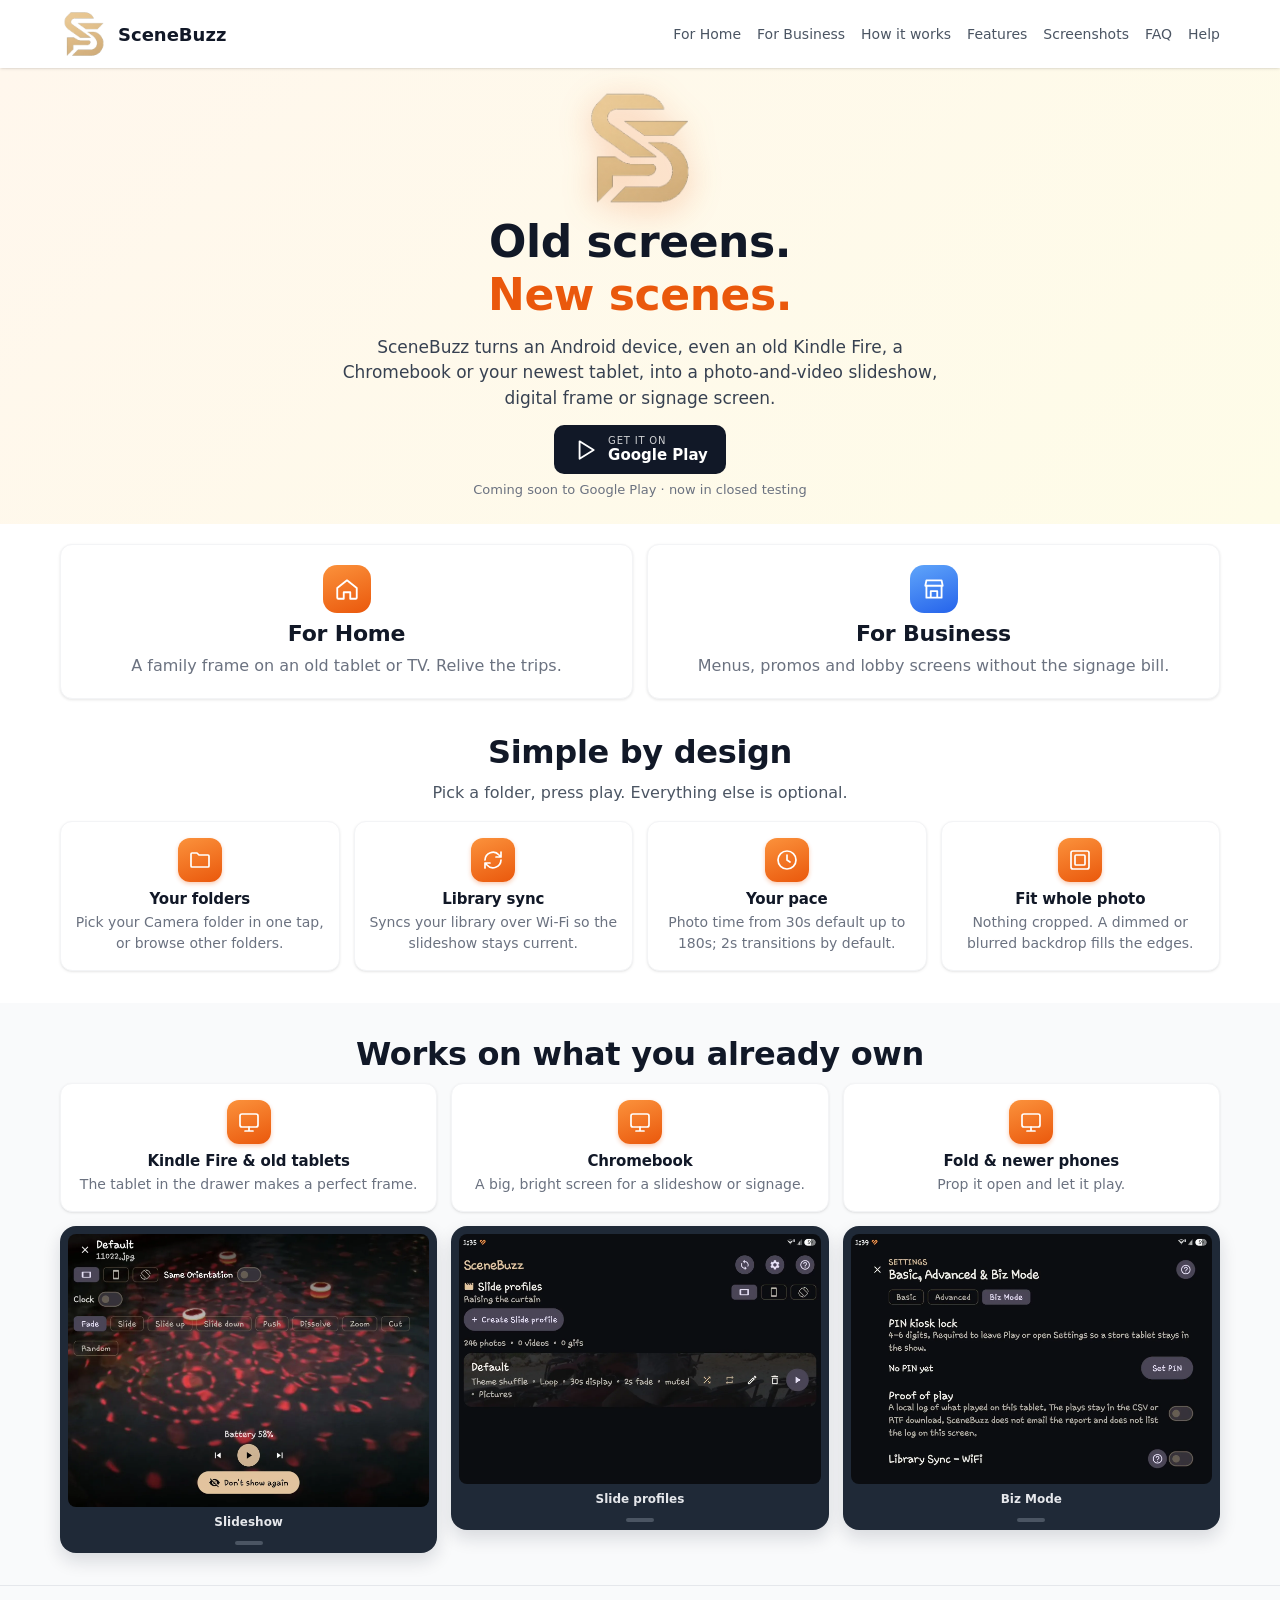
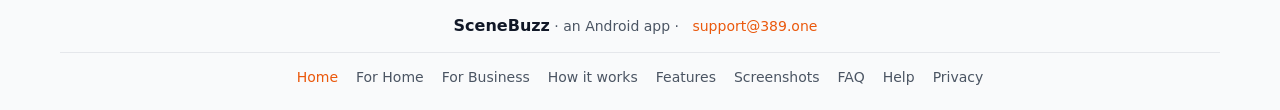
==== index.html @ afcab457 "Remove the Devices page and show those tiles on the home page. Drop devices.html and every nav and f" ====
<!doctype html><html lang=en><head><meta charset=utf-8><meta name=viewport content="width=device-width,initial-scale=1"><title>Home · SceneBuzz</title>
<meta name=description content="SceneBuzz turns an Android device into a photo-and-video slideshow, digital frame, or signage screen."><link rel=icon href=images/icon.png type=image/png><link rel=apple-touch-icon href=images/icon.png>
<meta property=og:type content=website><meta property=og:title content="Home · SceneBuzz"><meta property=og:description content="SceneBuzz turns an Android device into a photo-and-video slideshow, digital frame, or signage screen."><meta property=og:url content="https://scenebuzz.389.one/"><meta property=og:image content="https://scenebuzz.389.one/images/feature.jpg"><meta name=twitter:card content=summary_large_image>
<link rel=stylesheet href=style.css></head><body>
<header><div class=w><a class=brand href=index.html><img src=images/icon.png alt="" width=48 height=48>SceneBuzz</a><nav><a href="home.html">For Home</a><a href="business.html">For Business</a><a href="how-it-works.html">How it works</a><a href="features.html">Features</a><a href="screenshots.html">Screenshots</a><a href="faq.html">FAQ</a><a href="help.html">Help</a></nav></div></header><div class=hero><div class=w><img class=appicon src=images/icon.png alt="" width=120 height=120><h1>Old screens.<br><span class=acc>New scenes.</span></h1><p class=lead>SceneBuzz turns an Android device, even an old Kindle Fire, a Chromebook or your newest tablet, into a photo-and-video slideshow, digital frame or signage screen.</p><a class="btn play" href="#"><svg class="ic" viewBox="0 0 24 24" fill="none" stroke="currentColor" stroke-width="1.7" stroke-linecap="round" stroke-linejoin="round"><path d="M7 4l13 8-13 8z"/></svg><span><small>GET IT ON</small>Google Play</span></a><p class="soon">Coming soon to Google Play · now in closed testing</p></div></div><div class=w><div class=doors><a class="door d1" href=home.html><svg class="ic" viewBox="0 0 24 24" fill="none" stroke="currentColor" stroke-width="1.7" stroke-linecap="round" stroke-linejoin="round"><path d="M3 11l9-7 9 7v9a1 1 0 0 1-1 1h-5v-6H9v6H4a1 1 0 0 1-1-1z"/></svg><h2>For Home</h2><p>A family frame on an old tablet or TV. Relive the trips.</p></a><a class="door d2" href=business.html><svg class="ic" viewBox="0 0 24 24" fill="none" stroke="currentColor" stroke-width="1.7" stroke-linecap="round" stroke-linejoin="round"><path d="M4 9h16l-1-5H5zM5 9v11h14V9M9 20v-6h6v6"/></svg><h2>For Business</h2><p>Menus, promos and lobby screens without the signage bill.</p></a></div></div><section><div class=w><h2>Simple by design</h2><p class=sub>Pick a folder, press play. Everything else is optional.</p><div class="g g4"><div class=card><svg class="ic" viewBox="0 0 24 24" fill="none" stroke="currentColor" stroke-width="1.7" stroke-linecap="round" stroke-linejoin="round"><path d="M3 6a1 1 0 0 1 1-1h5l2 2h9a1 1 0 0 1 1 1v10a1 1 0 0 1-1 1H4a1 1 0 0 1-1-1z"/></svg><h3>Your folders</h3><p>Pick your Camera folder in one tap, or browse other folders.</p></div><div class=card><svg class="ic" viewBox="0 0 24 24" fill="none" stroke="currentColor" stroke-width="1.7" stroke-linecap="round" stroke-linejoin="round"><path d="M4 12a8 8 0 0 1 14-5l2 2M20 12a8 8 0 0 1-14 5l-2-2M20 4v5h-5M4 20v-5h5"/></svg><h3>Library sync</h3><p>Syncs your library over Wi-Fi so the slideshow stays current.</p></div><div class=card><svg class="ic" viewBox="0 0 24 24" fill="none" stroke="currentColor" stroke-width="1.7" stroke-linecap="round" stroke-linejoin="round"><circle cx="12" cy="12" r="9"/><path d="M12 7v5l3 2"/></svg><h3>Your pace</h3><p>Photo time from 30s default up to 180s; 2s transitions by default.</p></div><div class=card><svg class="ic" viewBox="0 0 24 24" fill="none" stroke="currentColor" stroke-width="1.7" stroke-linecap="round" stroke-linejoin="round"><rect x="3" y="3" width="18" height="18" rx="2"/><rect x="7" y="7" width="10" height="10" rx="1"/></svg><h3>Fit whole photo</h3><p>Nothing cropped. A dimmed or blurred backdrop fills the edges.</p></div></div></div></section><section class="dark"><div class=w><h2>Works on what you already own</h2><div class=stack><div class="g g3"><div class=card><svg class="ic" viewBox="0 0 24 24" fill="none" stroke="currentColor" stroke-width="1.7" stroke-linecap="round" stroke-linejoin="round"><rect x="3" y="4" width="18" height="13" rx="2"/><path d="M8 21h8M12 17v4"/></svg><h3>Kindle Fire & old tablets</h3><p>The tablet in the drawer makes a perfect frame.</p></div><div class=card><svg class="ic" viewBox="0 0 24 24" fill="none" stroke="currentColor" stroke-width="1.7" stroke-linecap="round" stroke-linejoin="round"><rect x="3" y="4" width="18" height="13" rx="2"/><path d="M8 21h8M12 17v4"/></svg><h3>Chromebook</h3><p>A big, bright screen for a slideshow or signage.</p></div><div class=card><svg class="ic" viewBox="0 0 24 24" fill="none" stroke="currentColor" stroke-width="1.7" stroke-linecap="round" stroke-linejoin="round"><rect x="3" y="4" width="18" height="13" rx="2"/><path d="M8 21h8M12 17v4"/></svg><h3>Fold & newer phones</h3><p>Prop it open and let it play.</p></div></div><div class="shots c3"><figure class=shot><img src=images/play.webp alt="SceneBuzz slideshow with the transition picker open" width=1400 height=1057><figcaption>Slideshow</figcaption></figure><figure class=shot><img src=images/home.webp alt="SceneBuzz home screen with slide profiles" width=1400 height=967><figcaption>Slide profiles</figcaption></figure><figure class=shot><img src=images/biz.webp alt="Biz Mode settings with PIN kiosk lock, proof of play, and Library Sync" width=1400 height=967><figcaption>Biz Mode</figcaption></figure></div></div></div></section>
<footer><div class=w><div><b style="color:#f4efe8">SceneBuzz</b> · an Android app · <a href="mailto:support@389.one">support@389.one</a></div><div><a href="index.html">Home</a><a href="home.html">For Home</a><a href="business.html">For Business</a><a href="how-it-works.html">How it works</a><a href="features.html">Features</a><a href="screenshots.html">Screenshots</a><a href="faq.html">FAQ</a><a href="help.html">Help</a><a href="privacy.html">Privacy</a></div></div></footer></body></html>
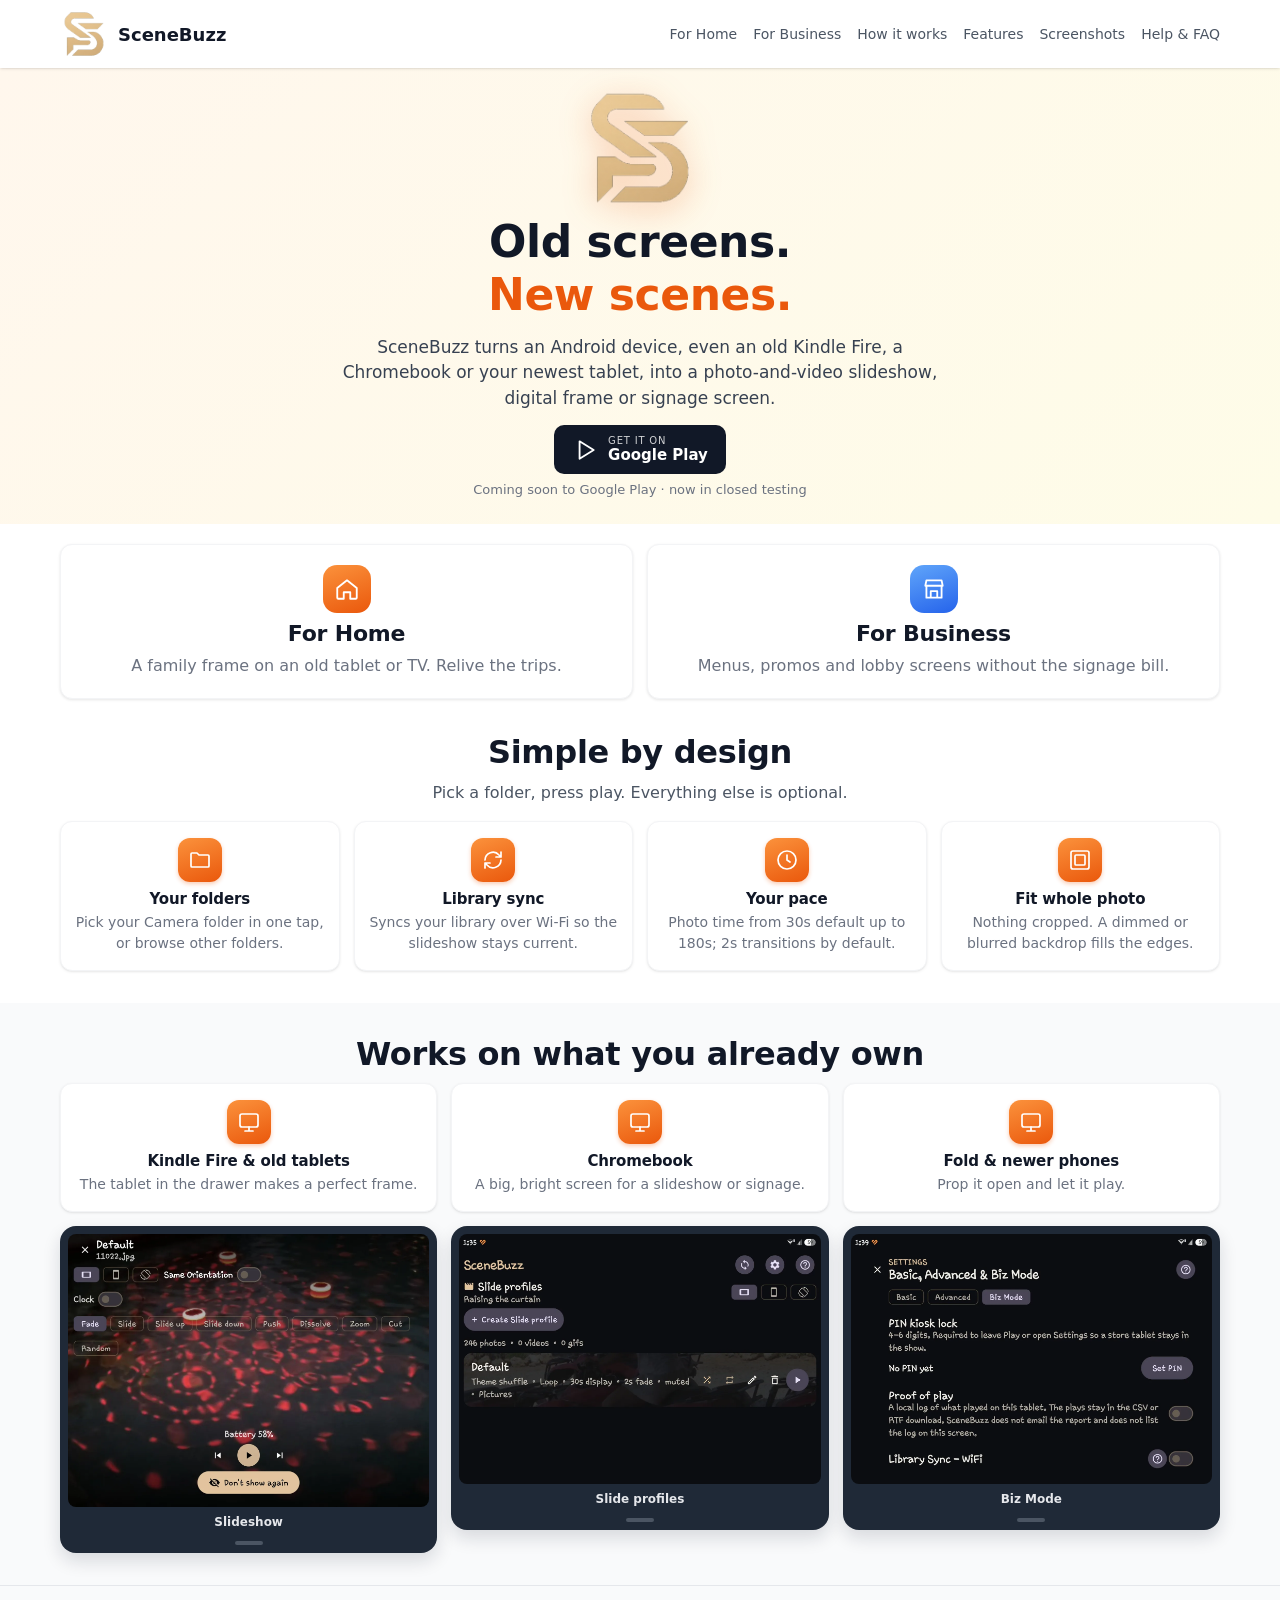
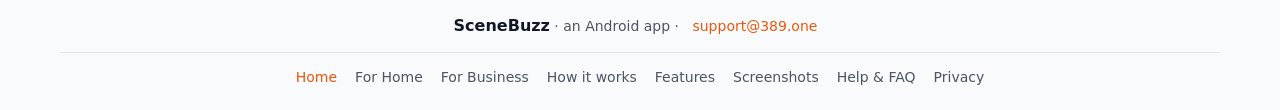
==== commit af254ba3: "Merge the Help page into Help & FAQ. Keep the answers on faq.html, including how to pick a folder an" ====
--- a/index.html
+++ b/index.html
@@ -2,5 +2,5 @@
 <meta name=description content="SceneBuzz turns an Android device into a photo-and-video slideshow, digital frame, or signage screen."><link rel=icon href=images/icon.png type=image/png><link rel=apple-touch-icon href=images/icon.png>
 <meta property=og:type content=website><meta property=og:title content="Home · SceneBuzz"><meta property=og:description content="SceneBuzz turns an Android device into a photo-and-video slideshow, digital frame, or signage screen."><meta property=og:url content="https://scenebuzz.389.one/"><meta property=og:image content="https://scenebuzz.389.one/images/feature.jpg"><meta name=twitter:card content=summary_large_image>
 <link rel=stylesheet href=style.css></head><body>
-<header><div class=w><a class=brand href=index.html><img src=images/icon.png alt="" width=48 height=48>SceneBuzz</a><nav><a href="home.html">For Home</a><a href="business.html">For Business</a><a href="how-it-works.html">How it works</a><a href="features.html">Features</a><a href="screenshots.html">Screenshots</a><a href="faq.html">FAQ</a><a href="help.html">Help</a></nav></div></header><div class=hero><div class=w><img class=appicon src=images/icon.png alt="" width=120 height=120><h1>Old screens.<br><span class=acc>New scenes.</span></h1><p class=lead>SceneBuzz turns an Android device, even an old Kindle Fire, a Chromebook or your newest tablet, into a photo-and-video slideshow, digital frame or signage screen.</p><a class="btn play" href="#"><svg class="ic" viewBox="0 0 24 24" fill="none" stroke="currentColor" stroke-width="1.7" stroke-linecap="round" stroke-linejoin="round"><path d="M7 4l13 8-13 8z"/></svg><span><small>GET IT ON</small>Google Play</span></a><p class="soon">Coming soon to Google Play · now in closed testing</p></div></div><div class=w><div class=doors><a class="door d1" href=home.html><svg class="ic" viewBox="0 0 24 24" fill="none" stroke="currentColor" stroke-width="1.7" stroke-linecap="round" stroke-linejoin="round"><path d="M3 11l9-7 9 7v9a1 1 0 0 1-1 1h-5v-6H9v6H4a1 1 0 0 1-1-1z"/></svg><h2>For Home</h2><p>A family frame on an old tablet or TV. Relive the trips.</p></a><a class="door d2" href=business.html><svg class="ic" viewBox="0 0 24 24" fill="none" stroke="currentColor" stroke-width="1.7" stroke-linecap="round" stroke-linejoin="round"><path d="M4 9h16l-1-5H5zM5 9v11h14V9M9 20v-6h6v6"/></svg><h2>For Business</h2><p>Menus, promos and lobby screens without the signage bill.</p></a></div></div><section><div class=w><h2>Simple by design</h2><p class=sub>Pick a folder, press play. Everything else is optional.</p><div class="g g4"><div class=card><svg class="ic" viewBox="0 0 24 24" fill="none" stroke="currentColor" stroke-width="1.7" stroke-linecap="round" stroke-linejoin="round"><path d="M3 6a1 1 0 0 1 1-1h5l2 2h9a1 1 0 0 1 1 1v10a1 1 0 0 1-1 1H4a1 1 0 0 1-1-1z"/></svg><h3>Your folders</h3><p>Pick your Camera folder in one tap, or browse other folders.</p></div><div class=card><svg class="ic" viewBox="0 0 24 24" fill="none" stroke="currentColor" stroke-width="1.7" stroke-linecap="round" stroke-linejoin="round"><path d="M4 12a8 8 0 0 1 14-5l2 2M20 12a8 8 0 0 1-14 5l-2-2M20 4v5h-5M4 20v-5h5"/></svg><h3>Library sync</h3><p>Syncs your library over Wi-Fi so the slideshow stays current.</p></div><div class=card><svg class="ic" viewBox="0 0 24 24" fill="none" stroke="currentColor" stroke-width="1.7" stroke-linecap="round" stroke-linejoin="round"><circle cx="12" cy="12" r="9"/><path d="M12 7v5l3 2"/></svg><h3>Your pace</h3><p>Photo time from 30s default up to 180s; 2s transitions by default.</p></div><div class=card><svg class="ic" viewBox="0 0 24 24" fill="none" stroke="currentColor" stroke-width="1.7" stroke-linecap="round" stroke-linejoin="round"><rect x="3" y="3" width="18" height="18" rx="2"/><rect x="7" y="7" width="10" height="10" rx="1"/></svg><h3>Fit whole photo</h3><p>Nothing cropped. A dimmed or blurred backdrop fills the edges.</p></div></div></div></section><section class="dark"><div class=w><h2>Works on what you already own</h2><div class=stack><div class="g g3"><div class=card><svg class="ic" viewBox="0 0 24 24" fill="none" stroke="currentColor" stroke-width="1.7" stroke-linecap="round" stroke-linejoin="round"><rect x="3" y="4" width="18" height="13" rx="2"/><path d="M8 21h8M12 17v4"/></svg><h3>Kindle Fire & old tablets</h3><p>The tablet in the drawer makes a perfect frame.</p></div><div class=card><svg class="ic" viewBox="0 0 24 24" fill="none" stroke="currentColor" stroke-width="1.7" stroke-linecap="round" stroke-linejoin="round"><rect x="3" y="4" width="18" height="13" rx="2"/><path d="M8 21h8M12 17v4"/></svg><h3>Chromebook</h3><p>A big, bright screen for a slideshow or signage.</p></div><div class=card><svg class="ic" viewBox="0 0 24 24" fill="none" stroke="currentColor" stroke-width="1.7" stroke-linecap="round" stroke-linejoin="round"><rect x="3" y="4" width="18" height="13" rx="2"/><path d="M8 21h8M12 17v4"/></svg><h3>Fold & newer phones</h3><p>Prop it open and let it play.</p></div></div><div class="shots c3"><figure class=shot><img src=images/play.webp alt="SceneBuzz slideshow with the transition picker open" width=1400 height=1057><figcaption>Slideshow</figcaption></figure><figure class=shot><img src=images/home.webp alt="SceneBuzz home screen with slide profiles" width=1400 height=967><figcaption>Slide profiles</figcaption></figure><figure class=shot><img src=images/biz.webp alt="Biz Mode settings with PIN kiosk lock, proof of play, and Library Sync" width=1400 height=967><figcaption>Biz Mode</figcaption></figure></div></div></div></section>
-<footer><div class=w><div><b style="color:#f4efe8">SceneBuzz</b> · an Android app · <a href="mailto:support@389.one">support@389.one</a></div><div><a href="index.html">Home</a><a href="home.html">For Home</a><a href="business.html">For Business</a><a href="how-it-works.html">How it works</a><a href="features.html">Features</a><a href="screenshots.html">Screenshots</a><a href="faq.html">FAQ</a><a href="help.html">Help</a><a href="privacy.html">Privacy</a></div></div></footer></body></html>+<header><div class=w><a class=brand href=index.html><img src=images/icon.png alt="" width=48 height=48>SceneBuzz</a><nav><a href="home.html">For Home</a><a href="business.html">For Business</a><a href="how-it-works.html">How it works</a><a href="features.html">Features</a><a href="screenshots.html">Screenshots</a><a href="faq.html">Help & FAQ</a></nav></div></header><div class=hero><div class=w><img class=appicon src=images/icon.png alt="" width=120 height=120><h1>Old screens.<br><span class=acc>New scenes.</span></h1><p class=lead>SceneBuzz turns an Android device, even an old Kindle Fire, a Chromebook or your newest tablet, into a photo-and-video slideshow, digital frame or signage screen.</p><a class="btn play" href="#"><svg class="ic" viewBox="0 0 24 24" fill="none" stroke="currentColor" stroke-width="1.7" stroke-linecap="round" stroke-linejoin="round"><path d="M7 4l13 8-13 8z"/></svg><span><small>GET IT ON</small>Google Play</span></a><p class="soon">Coming soon to Google Play · now in closed testing</p></div></div><div class=w><div class=doors><a class="door d1" href=home.html><svg class="ic" viewBox="0 0 24 24" fill="none" stroke="currentColor" stroke-width="1.7" stroke-linecap="round" stroke-linejoin="round"><path d="M3 11l9-7 9 7v9a1 1 0 0 1-1 1h-5v-6H9v6H4a1 1 0 0 1-1-1z"/></svg><h2>For Home</h2><p>A family frame on an old tablet or TV. Relive the trips.</p></a><a class="door d2" href=business.html><svg class="ic" viewBox="0 0 24 24" fill="none" stroke="currentColor" stroke-width="1.7" stroke-linecap="round" stroke-linejoin="round"><path d="M4 9h16l-1-5H5zM5 9v11h14V9M9 20v-6h6v6"/></svg><h2>For Business</h2><p>Menus, promos and lobby screens without the signage bill.</p></a></div></div><section><div class=w><h2>Simple by design</h2><p class=sub>Pick a folder, press play. Everything else is optional.</p><div class="g g4"><div class=card><svg class="ic" viewBox="0 0 24 24" fill="none" stroke="currentColor" stroke-width="1.7" stroke-linecap="round" stroke-linejoin="round"><path d="M3 6a1 1 0 0 1 1-1h5l2 2h9a1 1 0 0 1 1 1v10a1 1 0 0 1-1 1H4a1 1 0 0 1-1-1z"/></svg><h3>Your folders</h3><p>Pick your Camera folder in one tap, or browse other folders.</p></div><div class=card><svg class="ic" viewBox="0 0 24 24" fill="none" stroke="currentColor" stroke-width="1.7" stroke-linecap="round" stroke-linejoin="round"><path d="M4 12a8 8 0 0 1 14-5l2 2M20 12a8 8 0 0 1-14 5l-2-2M20 4v5h-5M4 20v-5h5"/></svg><h3>Library sync</h3><p>Syncs your library over Wi-Fi so the slideshow stays current.</p></div><div class=card><svg class="ic" viewBox="0 0 24 24" fill="none" stroke="currentColor" stroke-width="1.7" stroke-linecap="round" stroke-linejoin="round"><circle cx="12" cy="12" r="9"/><path d="M12 7v5l3 2"/></svg><h3>Your pace</h3><p>Photo time from 30s default up to 180s; 2s transitions by default.</p></div><div class=card><svg class="ic" viewBox="0 0 24 24" fill="none" stroke="currentColor" stroke-width="1.7" stroke-linecap="round" stroke-linejoin="round"><rect x="3" y="3" width="18" height="18" rx="2"/><rect x="7" y="7" width="10" height="10" rx="1"/></svg><h3>Fit whole photo</h3><p>Nothing cropped. A dimmed or blurred backdrop fills the edges.</p></div></div></div></section><section class="dark"><div class=w><h2>Works on what you already own</h2><div class=stack><div class="g g3"><div class=card><svg class="ic" viewBox="0 0 24 24" fill="none" stroke="currentColor" stroke-width="1.7" stroke-linecap="round" stroke-linejoin="round"><rect x="3" y="4" width="18" height="13" rx="2"/><path d="M8 21h8M12 17v4"/></svg><h3>Kindle Fire & old tablets</h3><p>The tablet in the drawer makes a perfect frame.</p></div><div class=card><svg class="ic" viewBox="0 0 24 24" fill="none" stroke="currentColor" stroke-width="1.7" stroke-linecap="round" stroke-linejoin="round"><rect x="3" y="4" width="18" height="13" rx="2"/><path d="M8 21h8M12 17v4"/></svg><h3>Chromebook</h3><p>A big, bright screen for a slideshow or signage.</p></div><div class=card><svg class="ic" viewBox="0 0 24 24" fill="none" stroke="currentColor" stroke-width="1.7" stroke-linecap="round" stroke-linejoin="round"><rect x="3" y="4" width="18" height="13" rx="2"/><path d="M8 21h8M12 17v4"/></svg><h3>Fold & newer phones</h3><p>Prop it open and let it play.</p></div></div><div class="shots c3"><figure class=shot><img src=images/play.webp alt="SceneBuzz slideshow with the transition picker open" width=1400 height=1057><figcaption>Slideshow</figcaption></figure><figure class=shot><img src=images/home.webp alt="SceneBuzz home screen with slide profiles" width=1400 height=967><figcaption>Slide profiles</figcaption></figure><figure class=shot><img src=images/biz.webp alt="Biz Mode settings with PIN kiosk lock, proof of play, and Library Sync" width=1400 height=967><figcaption>Biz Mode</figcaption></figure></div></div></div></section>
+<footer><div class=w><div><b style="color:#f4efe8">SceneBuzz</b> · an Android app · <a href="mailto:support@389.one">support@389.one</a></div><div><a href="index.html">Home</a><a href="home.html">For Home</a><a href="business.html">For Business</a><a href="how-it-works.html">How it works</a><a href="features.html">Features</a><a href="screenshots.html">Screenshots</a><a href="faq.html">Help & FAQ</a><a href="privacy.html">Privacy</a></div></div></footer></body></html>
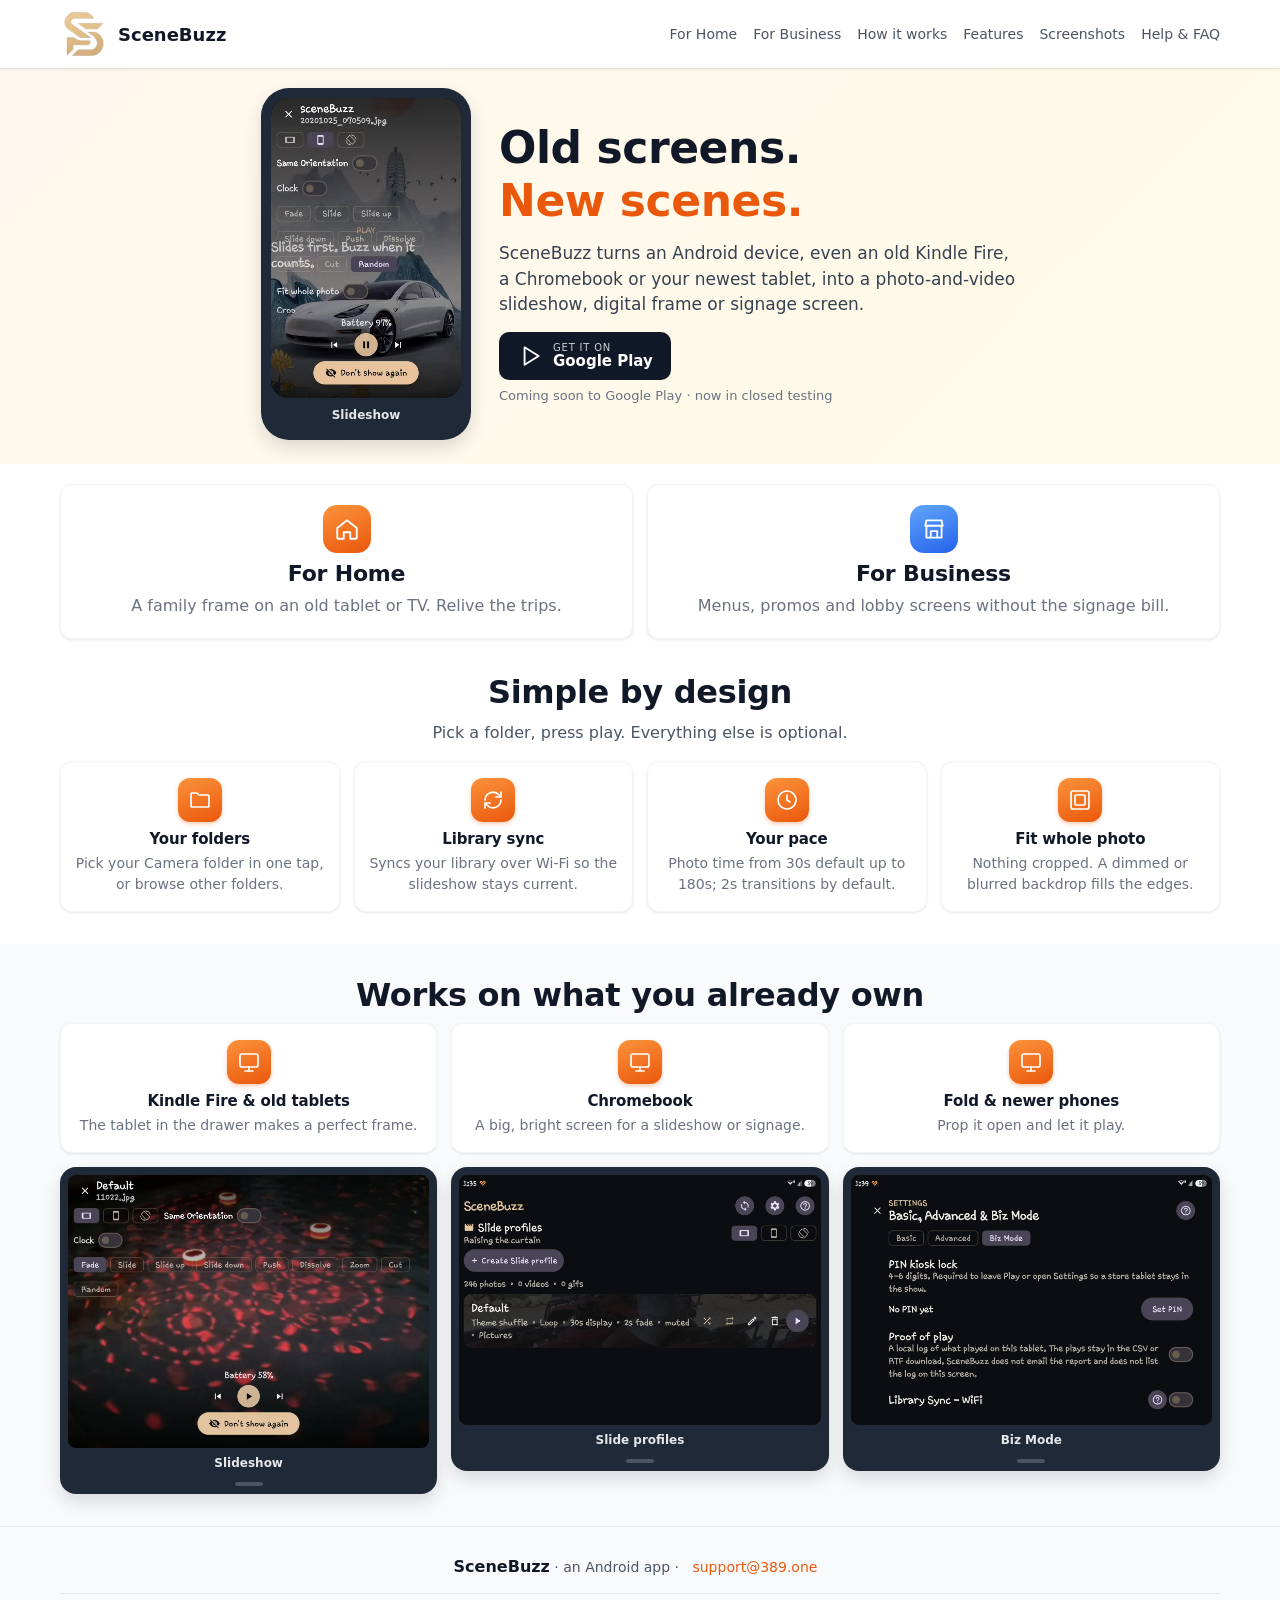
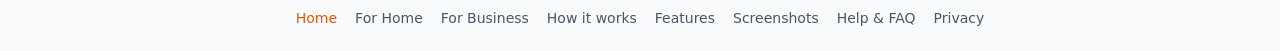
==== commit 1ed217c0: "Play the slideshow in the home hero and the setup clip beside the steps. Replace the large hero icon" ====
--- a/index.html
+++ b/index.html
@@ -2,5 +2,5 @@
 <meta name=description content="SceneBuzz turns an Android device into a photo-and-video slideshow, digital frame, or signage screen."><link rel=icon href=images/icon.png type=image/png><link rel=apple-touch-icon href=images/icon.png>
 <meta property=og:type content=website><meta property=og:title content="Home · SceneBuzz"><meta property=og:description content="SceneBuzz turns an Android device into a photo-and-video slideshow, digital frame, or signage screen."><meta property=og:url content="https://scenebuzz.389.one/"><meta property=og:image content="https://scenebuzz.389.one/images/feature.jpg"><meta name=twitter:card content=summary_large_image>
 <link rel=stylesheet href=style.css></head><body>
-<header><div class=w><a class=brand href=index.html><img src=images/icon.png alt="" width=48 height=48>SceneBuzz</a><nav><a href="home.html">For Home</a><a href="business.html">For Business</a><a href="how-it-works.html">How it works</a><a href="features.html">Features</a><a href="screenshots.html">Screenshots</a><a href="faq.html">Help & FAQ</a></nav></div></header><div class=hero><div class=w><img class=appicon src=images/icon.png alt="" width=120 height=120><h1>Old screens.<br><span class=acc>New scenes.</span></h1><p class=lead>SceneBuzz turns an Android device, even an old Kindle Fire, a Chromebook or your newest tablet, into a photo-and-video slideshow, digital frame or signage screen.</p><a class="btn play" href="#"><svg class="ic" viewBox="0 0 24 24" fill="none" stroke="currentColor" stroke-width="1.7" stroke-linecap="round" stroke-linejoin="round"><path d="M7 4l13 8-13 8z"/></svg><span><small>GET IT ON</small>Google Play</span></a><p class="soon">Coming soon to Google Play · now in closed testing</p></div></div><div class=w><div class=doors><a class="door d1" href=home.html><svg class="ic" viewBox="0 0 24 24" fill="none" stroke="currentColor" stroke-width="1.7" stroke-linecap="round" stroke-linejoin="round"><path d="M3 11l9-7 9 7v9a1 1 0 0 1-1 1h-5v-6H9v6H4a1 1 0 0 1-1-1z"/></svg><h2>For Home</h2><p>A family frame on an old tablet or TV. Relive the trips.</p></a><a class="door d2" href=business.html><svg class="ic" viewBox="0 0 24 24" fill="none" stroke="currentColor" stroke-width="1.7" stroke-linecap="round" stroke-linejoin="round"><path d="M4 9h16l-1-5H5zM5 9v11h14V9M9 20v-6h6v6"/></svg><h2>For Business</h2><p>Menus, promos and lobby screens without the signage bill.</p></a></div></div><section><div class=w><h2>Simple by design</h2><p class=sub>Pick a folder, press play. Everything else is optional.</p><div class="g g4"><div class=card><svg class="ic" viewBox="0 0 24 24" fill="none" stroke="currentColor" stroke-width="1.7" stroke-linecap="round" stroke-linejoin="round"><path d="M3 6a1 1 0 0 1 1-1h5l2 2h9a1 1 0 0 1 1 1v10a1 1 0 0 1-1 1H4a1 1 0 0 1-1-1z"/></svg><h3>Your folders</h3><p>Pick your Camera folder in one tap, or browse other folders.</p></div><div class=card><svg class="ic" viewBox="0 0 24 24" fill="none" stroke="currentColor" stroke-width="1.7" stroke-linecap="round" stroke-linejoin="round"><path d="M4 12a8 8 0 0 1 14-5l2 2M20 12a8 8 0 0 1-14 5l-2-2M20 4v5h-5M4 20v-5h5"/></svg><h3>Library sync</h3><p>Syncs your library over Wi-Fi so the slideshow stays current.</p></div><div class=card><svg class="ic" viewBox="0 0 24 24" fill="none" stroke="currentColor" stroke-width="1.7" stroke-linecap="round" stroke-linejoin="round"><circle cx="12" cy="12" r="9"/><path d="M12 7v5l3 2"/></svg><h3>Your pace</h3><p>Photo time from 30s default up to 180s; 2s transitions by default.</p></div><div class=card><svg class="ic" viewBox="0 0 24 24" fill="none" stroke="currentColor" stroke-width="1.7" stroke-linecap="round" stroke-linejoin="round"><rect x="3" y="3" width="18" height="18" rx="2"/><rect x="7" y="7" width="10" height="10" rx="1"/></svg><h3>Fit whole photo</h3><p>Nothing cropped. A dimmed or blurred backdrop fills the edges.</p></div></div></div></section><section class="dark"><div class=w><h2>Works on what you already own</h2><div class=stack><div class="g g3"><div class=card><svg class="ic" viewBox="0 0 24 24" fill="none" stroke="currentColor" stroke-width="1.7" stroke-linecap="round" stroke-linejoin="round"><rect x="3" y="4" width="18" height="13" rx="2"/><path d="M8 21h8M12 17v4"/></svg><h3>Kindle Fire & old tablets</h3><p>The tablet in the drawer makes a perfect frame.</p></div><div class=card><svg class="ic" viewBox="0 0 24 24" fill="none" stroke="currentColor" stroke-width="1.7" stroke-linecap="round" stroke-linejoin="round"><rect x="3" y="4" width="18" height="13" rx="2"/><path d="M8 21h8M12 17v4"/></svg><h3>Chromebook</h3><p>A big, bright screen for a slideshow or signage.</p></div><div class=card><svg class="ic" viewBox="0 0 24 24" fill="none" stroke="currentColor" stroke-width="1.7" stroke-linecap="round" stroke-linejoin="round"><rect x="3" y="4" width="18" height="13" rx="2"/><path d="M8 21h8M12 17v4"/></svg><h3>Fold & newer phones</h3><p>Prop it open and let it play.</p></div></div><div class="shots c3"><figure class=shot><img src=images/play.webp alt="SceneBuzz slideshow with the transition picker open" width=1400 height=1057><figcaption>Slideshow</figcaption></figure><figure class=shot><img src=images/home.webp alt="SceneBuzz home screen with slide profiles" width=1400 height=967><figcaption>Slide profiles</figcaption></figure><figure class=shot><img src=images/biz.webp alt="Biz Mode settings with PIN kiosk lock, proof of play, and Library Sync" width=1400 height=967><figcaption>Biz Mode</figcaption></figure></div></div></div></section>
+<header><div class=w><a class=brand href=index.html><img src=images/icon.png alt="" width=48 height=48>SceneBuzz</a><nav><a href="home.html">For Home</a><a href="business.html">For Business</a><a href="how-it-works.html">How it works</a><a href="features.html">Features</a><a href="screenshots.html">Screenshots</a><a href="faq.html">Help & FAQ</a></nav></div></header><div class=hero><div class="w hero-row"><figure class=phone><video width=480 height=758 poster=assets/scenebuzz-slideshow-poster.jpg autoplay muted loop playsinline preload=metadata aria-label="SceneBuzz slideshow playing, with the clock and Battery overlay"><source src=assets/scenebuzz-slideshow.webm type=video/webm><source src=assets/scenebuzz-slideshow.mp4 type=video/mp4></video><figcaption>Slideshow</figcaption></figure><div class=hero-copy><h1>Old screens.<br><span class=acc>New scenes.</span></h1><p class=lead>SceneBuzz turns an Android device, even an old Kindle Fire, a Chromebook or your newest tablet, into a photo-and-video slideshow, digital frame or signage screen.</p><a class="btn play" href="#"><svg class="ic" viewBox="0 0 24 24" fill="none" stroke="currentColor" stroke-width="1.7" stroke-linecap="round" stroke-linejoin="round"><path d="M7 4l13 8-13 8z"/></svg><span><small>GET IT ON</small>Google Play</span></a><p class="soon">Coming soon to Google Play · now in closed testing</p></div></div></div><div class=w><div class=doors><a class="door d1" href=home.html><svg class="ic" viewBox="0 0 24 24" fill="none" stroke="currentColor" stroke-width="1.7" stroke-linecap="round" stroke-linejoin="round"><path d="M3 11l9-7 9 7v9a1 1 0 0 1-1 1h-5v-6H9v6H4a1 1 0 0 1-1-1z"/></svg><h2>For Home</h2><p>A family frame on an old tablet or TV. Relive the trips.</p></a><a class="door d2" href=business.html><svg class="ic" viewBox="0 0 24 24" fill="none" stroke="currentColor" stroke-width="1.7" stroke-linecap="round" stroke-linejoin="round"><path d="M4 9h16l-1-5H5zM5 9v11h14V9M9 20v-6h6v6"/></svg><h2>For Business</h2><p>Menus, promos and lobby screens without the signage bill.</p></a></div></div><section><div class=w><h2>Simple by design</h2><p class=sub>Pick a folder, press play. Everything else is optional.</p><div class="g g4"><div class=card><svg class="ic" viewBox="0 0 24 24" fill="none" stroke="currentColor" stroke-width="1.7" stroke-linecap="round" stroke-linejoin="round"><path d="M3 6a1 1 0 0 1 1-1h5l2 2h9a1 1 0 0 1 1 1v10a1 1 0 0 1-1 1H4a1 1 0 0 1-1-1z"/></svg><h3>Your folders</h3><p>Pick your Camera folder in one tap, or browse other folders.</p></div><div class=card><svg class="ic" viewBox="0 0 24 24" fill="none" stroke="currentColor" stroke-width="1.7" stroke-linecap="round" stroke-linejoin="round"><path d="M4 12a8 8 0 0 1 14-5l2 2M20 12a8 8 0 0 1-14 5l-2-2M20 4v5h-5M4 20v-5h5"/></svg><h3>Library sync</h3><p>Syncs your library over Wi-Fi so the slideshow stays current.</p></div><div class=card><svg class="ic" viewBox="0 0 24 24" fill="none" stroke="currentColor" stroke-width="1.7" stroke-linecap="round" stroke-linejoin="round"><circle cx="12" cy="12" r="9"/><path d="M12 7v5l3 2"/></svg><h3>Your pace</h3><p>Photo time from 30s default up to 180s; 2s transitions by default.</p></div><div class=card><svg class="ic" viewBox="0 0 24 24" fill="none" stroke="currentColor" stroke-width="1.7" stroke-linecap="round" stroke-linejoin="round"><rect x="3" y="3" width="18" height="18" rx="2"/><rect x="7" y="7" width="10" height="10" rx="1"/></svg><h3>Fit whole photo</h3><p>Nothing cropped. A dimmed or blurred backdrop fills the edges.</p></div></div></div></section><section class="dark"><div class=w><h2>Works on what you already own</h2><div class=stack><div class="g g3"><div class=card><svg class="ic" viewBox="0 0 24 24" fill="none" stroke="currentColor" stroke-width="1.7" stroke-linecap="round" stroke-linejoin="round"><rect x="3" y="4" width="18" height="13" rx="2"/><path d="M8 21h8M12 17v4"/></svg><h3>Kindle Fire & old tablets</h3><p>The tablet in the drawer makes a perfect frame.</p></div><div class=card><svg class="ic" viewBox="0 0 24 24" fill="none" stroke="currentColor" stroke-width="1.7" stroke-linecap="round" stroke-linejoin="round"><rect x="3" y="4" width="18" height="13" rx="2"/><path d="M8 21h8M12 17v4"/></svg><h3>Chromebook</h3><p>A big, bright screen for a slideshow or signage.</p></div><div class=card><svg class="ic" viewBox="0 0 24 24" fill="none" stroke="currentColor" stroke-width="1.7" stroke-linecap="round" stroke-linejoin="round"><rect x="3" y="4" width="18" height="13" rx="2"/><path d="M8 21h8M12 17v4"/></svg><h3>Fold & newer phones</h3><p>Prop it open and let it play.</p></div></div><div class="shots c3"><figure class=shot><img src=images/play.webp alt="SceneBuzz slideshow with the transition picker open" width=1400 height=1057><figcaption>Slideshow</figcaption></figure><figure class=shot><img src=images/home.webp alt="SceneBuzz home screen with slide profiles" width=1400 height=967><figcaption>Slide profiles</figcaption></figure><figure class=shot><img src=images/biz.webp alt="Biz Mode settings with PIN kiosk lock, proof of play, and Library Sync" width=1400 height=967><figcaption>Biz Mode</figcaption></figure></div></div></div></section>
 <footer><div class=w><div><b style="color:#f4efe8">SceneBuzz</b> · an Android app · <a href="mailto:support@389.one">support@389.one</a></div><div><a href="index.html">Home</a><a href="home.html">For Home</a><a href="business.html">For Business</a><a href="how-it-works.html">How it works</a><a href="features.html">Features</a><a href="screenshots.html">Screenshots</a><a href="faq.html">Help & FAQ</a><a href="privacy.html">Privacy</a></div></div></footer></body></html>
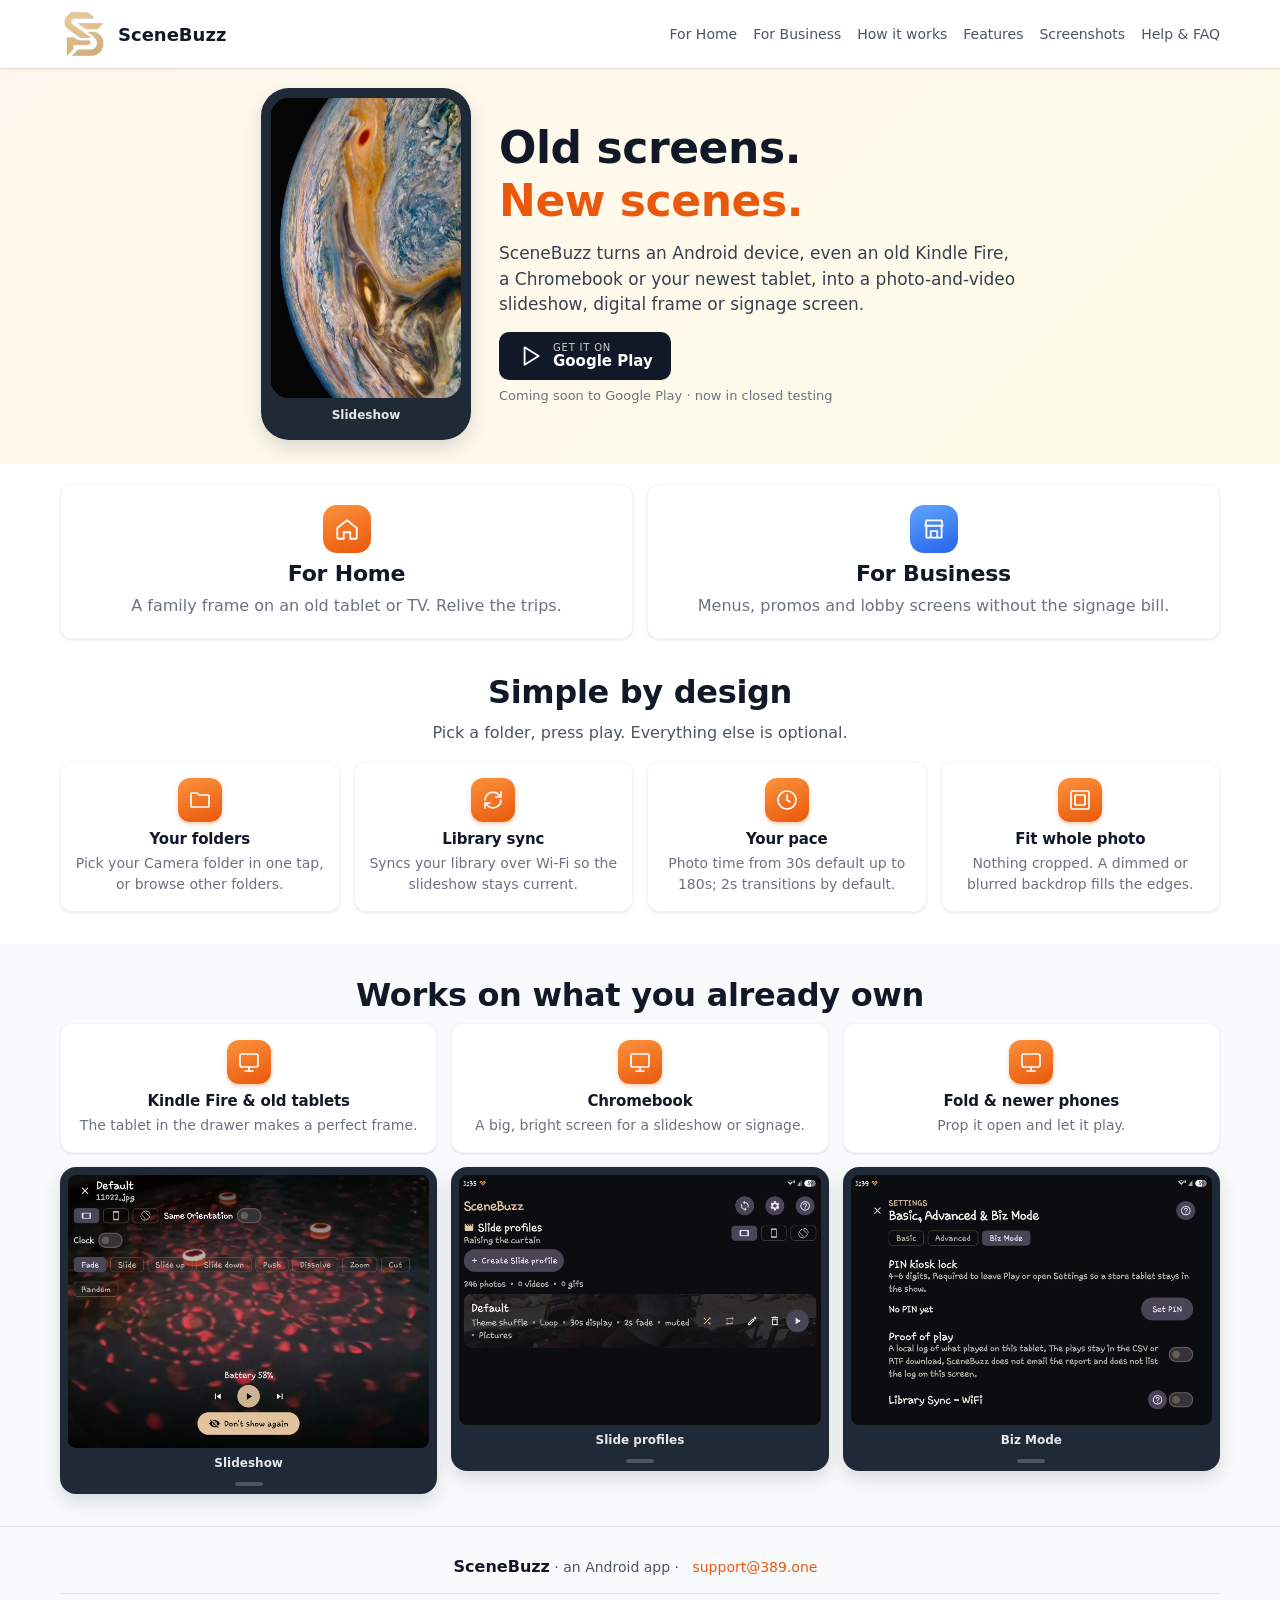
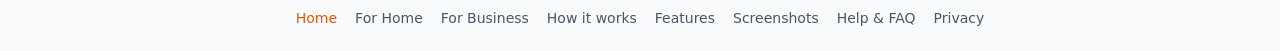
==== commit 87f7a3d1: "Replace the slideshow and setup clips that showed the car photo. The re-cut slideshow is 10.7s and t" ====
--- a/index.html
+++ b/index.html
@@ -2,5 +2,5 @@
 <meta name=description content="SceneBuzz turns an Android device into a photo-and-video slideshow, digital frame, or signage screen."><link rel=icon href=images/icon.png type=image/png><link rel=apple-touch-icon href=images/icon.png>
 <meta property=og:type content=website><meta property=og:title content="Home · SceneBuzz"><meta property=og:description content="SceneBuzz turns an Android device into a photo-and-video slideshow, digital frame, or signage screen."><meta property=og:url content="https://scenebuzz.389.one/"><meta property=og:image content="https://scenebuzz.389.one/images/feature.jpg"><meta name=twitter:card content=summary_large_image>
 <link rel=stylesheet href=style.css></head><body>
-<header><div class=w><a class=brand href=index.html><img src=images/icon.png alt="" width=48 height=48>SceneBuzz</a><nav><a href="home.html">For Home</a><a href="business.html">For Business</a><a href="how-it-works.html">How it works</a><a href="features.html">Features</a><a href="screenshots.html">Screenshots</a><a href="faq.html">Help & FAQ</a></nav></div></header><div class=hero><div class="w hero-row"><figure class=phone><video width=480 height=758 poster=assets/scenebuzz-slideshow-poster.jpg autoplay muted loop playsinline preload=metadata aria-label="SceneBuzz slideshow playing, with the clock and Battery overlay"><source src=assets/scenebuzz-slideshow.webm type=video/webm><source src=assets/scenebuzz-slideshow.mp4 type=video/mp4></video><figcaption>Slideshow</figcaption></figure><div class=hero-copy><h1>Old screens.<br><span class=acc>New scenes.</span></h1><p class=lead>SceneBuzz turns an Android device, even an old Kindle Fire, a Chromebook or your newest tablet, into a photo-and-video slideshow, digital frame or signage screen.</p><a class="btn play" href="#"><svg class="ic" viewBox="0 0 24 24" fill="none" stroke="currentColor" stroke-width="1.7" stroke-linecap="round" stroke-linejoin="round"><path d="M7 4l13 8-13 8z"/></svg><span><small>GET IT ON</small>Google Play</span></a><p class="soon">Coming soon to Google Play · now in closed testing</p></div></div></div><div class=w><div class=doors><a class="door d1" href=home.html><svg class="ic" viewBox="0 0 24 24" fill="none" stroke="currentColor" stroke-width="1.7" stroke-linecap="round" stroke-linejoin="round"><path d="M3 11l9-7 9 7v9a1 1 0 0 1-1 1h-5v-6H9v6H4a1 1 0 0 1-1-1z"/></svg><h2>For Home</h2><p>A family frame on an old tablet or TV. Relive the trips.</p></a><a class="door d2" href=business.html><svg class="ic" viewBox="0 0 24 24" fill="none" stroke="currentColor" stroke-width="1.7" stroke-linecap="round" stroke-linejoin="round"><path d="M4 9h16l-1-5H5zM5 9v11h14V9M9 20v-6h6v6"/></svg><h2>For Business</h2><p>Menus, promos and lobby screens without the signage bill.</p></a></div></div><section><div class=w><h2>Simple by design</h2><p class=sub>Pick a folder, press play. Everything else is optional.</p><div class="g g4"><div class=card><svg class="ic" viewBox="0 0 24 24" fill="none" stroke="currentColor" stroke-width="1.7" stroke-linecap="round" stroke-linejoin="round"><path d="M3 6a1 1 0 0 1 1-1h5l2 2h9a1 1 0 0 1 1 1v10a1 1 0 0 1-1 1H4a1 1 0 0 1-1-1z"/></svg><h3>Your folders</h3><p>Pick your Camera folder in one tap, or browse other folders.</p></div><div class=card><svg class="ic" viewBox="0 0 24 24" fill="none" stroke="currentColor" stroke-width="1.7" stroke-linecap="round" stroke-linejoin="round"><path d="M4 12a8 8 0 0 1 14-5l2 2M20 12a8 8 0 0 1-14 5l-2-2M20 4v5h-5M4 20v-5h5"/></svg><h3>Library sync</h3><p>Syncs your library over Wi-Fi so the slideshow stays current.</p></div><div class=card><svg class="ic" viewBox="0 0 24 24" fill="none" stroke="currentColor" stroke-width="1.7" stroke-linecap="round" stroke-linejoin="round"><circle cx="12" cy="12" r="9"/><path d="M12 7v5l3 2"/></svg><h3>Your pace</h3><p>Photo time from 30s default up to 180s; 2s transitions by default.</p></div><div class=card><svg class="ic" viewBox="0 0 24 24" fill="none" stroke="currentColor" stroke-width="1.7" stroke-linecap="round" stroke-linejoin="round"><rect x="3" y="3" width="18" height="18" rx="2"/><rect x="7" y="7" width="10" height="10" rx="1"/></svg><h3>Fit whole photo</h3><p>Nothing cropped. A dimmed or blurred backdrop fills the edges.</p></div></div></div></section><section class="dark"><div class=w><h2>Works on what you already own</h2><div class=stack><div class="g g3"><div class=card><svg class="ic" viewBox="0 0 24 24" fill="none" stroke="currentColor" stroke-width="1.7" stroke-linecap="round" stroke-linejoin="round"><rect x="3" y="4" width="18" height="13" rx="2"/><path d="M8 21h8M12 17v4"/></svg><h3>Kindle Fire & old tablets</h3><p>The tablet in the drawer makes a perfect frame.</p></div><div class=card><svg class="ic" viewBox="0 0 24 24" fill="none" stroke="currentColor" stroke-width="1.7" stroke-linecap="round" stroke-linejoin="round"><rect x="3" y="4" width="18" height="13" rx="2"/><path d="M8 21h8M12 17v4"/></svg><h3>Chromebook</h3><p>A big, bright screen for a slideshow or signage.</p></div><div class=card><svg class="ic" viewBox="0 0 24 24" fill="none" stroke="currentColor" stroke-width="1.7" stroke-linecap="round" stroke-linejoin="round"><rect x="3" y="4" width="18" height="13" rx="2"/><path d="M8 21h8M12 17v4"/></svg><h3>Fold & newer phones</h3><p>Prop it open and let it play.</p></div></div><div class="shots c3"><figure class=shot><img src=images/play.webp alt="SceneBuzz slideshow with the transition picker open" width=1400 height=1057><figcaption>Slideshow</figcaption></figure><figure class=shot><img src=images/home.webp alt="SceneBuzz home screen with slide profiles" width=1400 height=967><figcaption>Slide profiles</figcaption></figure><figure class=shot><img src=images/biz.webp alt="Biz Mode settings with PIN kiosk lock, proof of play, and Library Sync" width=1400 height=967><figcaption>Biz Mode</figcaption></figure></div></div></div></section>
+<header><div class=w><a class=brand href=index.html><img src=images/icon.png alt="" width=48 height=48>SceneBuzz</a><nav><a href="home.html">For Home</a><a href="business.html">For Business</a><a href="how-it-works.html">How it works</a><a href="features.html">Features</a><a href="screenshots.html">Screenshots</a><a href="faq.html">Help & FAQ</a></nav></div></header><div class=hero><div class="w hero-row"><figure class=phone><video width=480 height=758 poster=assets/scenebuzz-slideshow-poster.jpg?v=2 autoplay muted loop playsinline preload=metadata aria-label="SceneBuzz slideshow playing, with the clock and Battery overlay"><source src=assets/scenebuzz-slideshow.webm?v=2 type=video/webm><source src=assets/scenebuzz-slideshow.mp4?v=2 type=video/mp4></video><figcaption>Slideshow</figcaption></figure><div class=hero-copy><h1>Old screens.<br><span class=acc>New scenes.</span></h1><p class=lead>SceneBuzz turns an Android device, even an old Kindle Fire, a Chromebook or your newest tablet, into a photo-and-video slideshow, digital frame or signage screen.</p><a class="btn play" href="#"><svg class="ic" viewBox="0 0 24 24" fill="none" stroke="currentColor" stroke-width="1.7" stroke-linecap="round" stroke-linejoin="round"><path d="M7 4l13 8-13 8z"/></svg><span><small>GET IT ON</small>Google Play</span></a><p class="soon">Coming soon to Google Play · now in closed testing</p></div></div></div><div class=w><div class=doors><a class="door d1" href=home.html><svg class="ic" viewBox="0 0 24 24" fill="none" stroke="currentColor" stroke-width="1.7" stroke-linecap="round" stroke-linejoin="round"><path d="M3 11l9-7 9 7v9a1 1 0 0 1-1 1h-5v-6H9v6H4a1 1 0 0 1-1-1z"/></svg><h2>For Home</h2><p>A family frame on an old tablet or TV. Relive the trips.</p></a><a class="door d2" href=business.html><svg class="ic" viewBox="0 0 24 24" fill="none" stroke="currentColor" stroke-width="1.7" stroke-linecap="round" stroke-linejoin="round"><path d="M4 9h16l-1-5H5zM5 9v11h14V9M9 20v-6h6v6"/></svg><h2>For Business</h2><p>Menus, promos and lobby screens without the signage bill.</p></a></div></div><section><div class=w><h2>Simple by design</h2><p class=sub>Pick a folder, press play. Everything else is optional.</p><div class="g g4"><div class=card><svg class="ic" viewBox="0 0 24 24" fill="none" stroke="currentColor" stroke-width="1.7" stroke-linecap="round" stroke-linejoin="round"><path d="M3 6a1 1 0 0 1 1-1h5l2 2h9a1 1 0 0 1 1 1v10a1 1 0 0 1-1 1H4a1 1 0 0 1-1-1z"/></svg><h3>Your folders</h3><p>Pick your Camera folder in one tap, or browse other folders.</p></div><div class=card><svg class="ic" viewBox="0 0 24 24" fill="none" stroke="currentColor" stroke-width="1.7" stroke-linecap="round" stroke-linejoin="round"><path d="M4 12a8 8 0 0 1 14-5l2 2M20 12a8 8 0 0 1-14 5l-2-2M20 4v5h-5M4 20v-5h5"/></svg><h3>Library sync</h3><p>Syncs your library over Wi-Fi so the slideshow stays current.</p></div><div class=card><svg class="ic" viewBox="0 0 24 24" fill="none" stroke="currentColor" stroke-width="1.7" stroke-linecap="round" stroke-linejoin="round"><circle cx="12" cy="12" r="9"/><path d="M12 7v5l3 2"/></svg><h3>Your pace</h3><p>Photo time from 30s default up to 180s; 2s transitions by default.</p></div><div class=card><svg class="ic" viewBox="0 0 24 24" fill="none" stroke="currentColor" stroke-width="1.7" stroke-linecap="round" stroke-linejoin="round"><rect x="3" y="3" width="18" height="18" rx="2"/><rect x="7" y="7" width="10" height="10" rx="1"/></svg><h3>Fit whole photo</h3><p>Nothing cropped. A dimmed or blurred backdrop fills the edges.</p></div></div></div></section><section class="dark"><div class=w><h2>Works on what you already own</h2><div class=stack><div class="g g3"><div class=card><svg class="ic" viewBox="0 0 24 24" fill="none" stroke="currentColor" stroke-width="1.7" stroke-linecap="round" stroke-linejoin="round"><rect x="3" y="4" width="18" height="13" rx="2"/><path d="M8 21h8M12 17v4"/></svg><h3>Kindle Fire & old tablets</h3><p>The tablet in the drawer makes a perfect frame.</p></div><div class=card><svg class="ic" viewBox="0 0 24 24" fill="none" stroke="currentColor" stroke-width="1.7" stroke-linecap="round" stroke-linejoin="round"><rect x="3" y="4" width="18" height="13" rx="2"/><path d="M8 21h8M12 17v4"/></svg><h3>Chromebook</h3><p>A big, bright screen for a slideshow or signage.</p></div><div class=card><svg class="ic" viewBox="0 0 24 24" fill="none" stroke="currentColor" stroke-width="1.7" stroke-linecap="round" stroke-linejoin="round"><rect x="3" y="4" width="18" height="13" rx="2"/><path d="M8 21h8M12 17v4"/></svg><h3>Fold & newer phones</h3><p>Prop it open and let it play.</p></div></div><div class="shots c3"><figure class=shot><img src=images/play.webp alt="SceneBuzz slideshow with the transition picker open" width=1400 height=1057><figcaption>Slideshow</figcaption></figure><figure class=shot><img src=images/home.webp alt="SceneBuzz home screen with slide profiles" width=1400 height=967><figcaption>Slide profiles</figcaption></figure><figure class=shot><img src=images/biz.webp alt="Biz Mode settings with PIN kiosk lock, proof of play, and Library Sync" width=1400 height=967><figcaption>Biz Mode</figcaption></figure></div></div></div></section>
 <footer><div class=w><div><b style="color:#f4efe8">SceneBuzz</b> · an Android app · <a href="mailto:support@389.one">support@389.one</a></div><div><a href="index.html">Home</a><a href="home.html">For Home</a><a href="business.html">For Business</a><a href="how-it-works.html">How it works</a><a href="features.html">Features</a><a href="screenshots.html">Screenshots</a><a href="faq.html">Help & FAQ</a><a href="privacy.html">Privacy</a></div></div></footer></body></html>
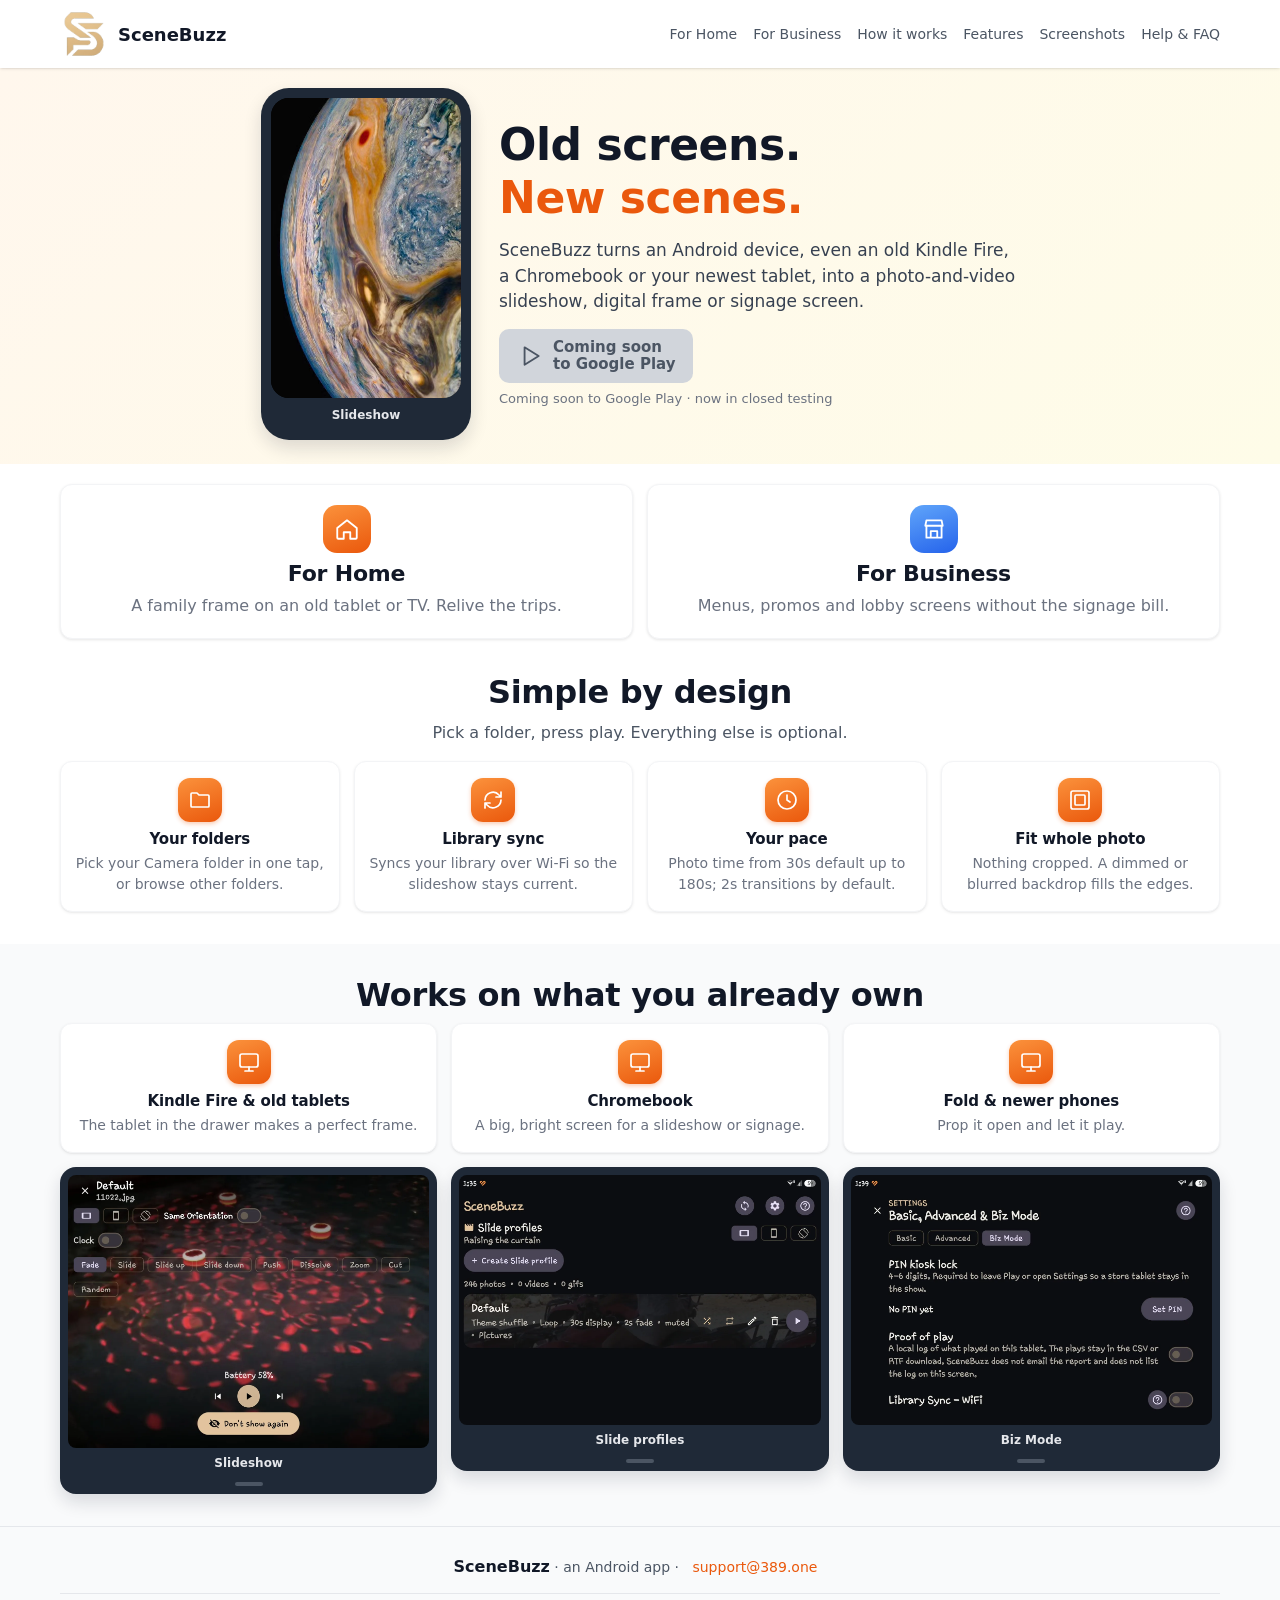
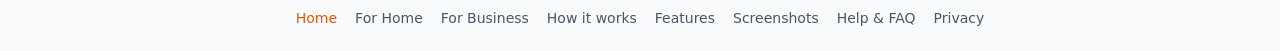
==== commit 9bfaefbe: "Publish the privacy policy and mark Google Play as coming soon. The privacy page uses the real polic" ====
--- a/index.html
+++ b/index.html
@@ -1,6 +1,6 @@
 <!doctype html><html lang=en><head><meta charset=utf-8><meta name=viewport content="width=device-width,initial-scale=1"><title>Home · SceneBuzz</title>
-<meta name=description content="SceneBuzz turns an Android device into a photo-and-video slideshow, digital frame, or signage screen."><link rel=icon href=images/icon.png type=image/png><link rel=apple-touch-icon href=images/icon.png>
+<meta name=description content="SceneBuzz turns an Android device into a photo-and-video slideshow, digital frame, or signage screen."><link rel=icon href=images/icon.png type=image/png><link rel=icon href=favicon.ico sizes=48x48><link rel=apple-touch-icon href=images/icon.png>
 <meta property=og:type content=website><meta property=og:title content="Home · SceneBuzz"><meta property=og:description content="SceneBuzz turns an Android device into a photo-and-video slideshow, digital frame, or signage screen."><meta property=og:url content="https://scenebuzz.389.one/"><meta property=og:image content="https://scenebuzz.389.one/images/feature.jpg"><meta name=twitter:card content=summary_large_image>
 <link rel=stylesheet href=style.css></head><body>
-<header><div class=w><a class=brand href=index.html><img src=images/icon.png alt="" width=48 height=48>SceneBuzz</a><nav><a href="home.html">For Home</a><a href="business.html">For Business</a><a href="how-it-works.html">How it works</a><a href="features.html">Features</a><a href="screenshots.html">Screenshots</a><a href="faq.html">Help & FAQ</a></nav></div></header><div class=hero><div class="w hero-row"><figure class=phone><video width=480 height=758 poster=assets/scenebuzz-slideshow-poster.jpg?v=2 autoplay muted loop playsinline preload=metadata aria-label="SceneBuzz slideshow playing, with the clock and Battery overlay"><source src=assets/scenebuzz-slideshow.webm?v=2 type=video/webm><source src=assets/scenebuzz-slideshow.mp4?v=2 type=video/mp4></video><figcaption>Slideshow</figcaption></figure><div class=hero-copy><h1>Old screens.<br><span class=acc>New scenes.</span></h1><p class=lead>SceneBuzz turns an Android device, even an old Kindle Fire, a Chromebook or your newest tablet, into a photo-and-video slideshow, digital frame or signage screen.</p><a class="btn play" href="#"><svg class="ic" viewBox="0 0 24 24" fill="none" stroke="currentColor" stroke-width="1.7" stroke-linecap="round" stroke-linejoin="round"><path d="M7 4l13 8-13 8z"/></svg><span><small>GET IT ON</small>Google Play</span></a><p class="soon">Coming soon to Google Play · now in closed testing</p></div></div></div><div class=w><div class=doors><a class="door d1" href=home.html><svg class="ic" viewBox="0 0 24 24" fill="none" stroke="currentColor" stroke-width="1.7" stroke-linecap="round" stroke-linejoin="round"><path d="M3 11l9-7 9 7v9a1 1 0 0 1-1 1h-5v-6H9v6H4a1 1 0 0 1-1-1z"/></svg><h2>For Home</h2><p>A family frame on an old tablet or TV. Relive the trips.</p></a><a class="door d2" href=business.html><svg class="ic" viewBox="0 0 24 24" fill="none" stroke="currentColor" stroke-width="1.7" stroke-linecap="round" stroke-linejoin="round"><path d="M4 9h16l-1-5H5zM5 9v11h14V9M9 20v-6h6v6"/></svg><h2>For Business</h2><p>Menus, promos and lobby screens without the signage bill.</p></a></div></div><section><div class=w><h2>Simple by design</h2><p class=sub>Pick a folder, press play. Everything else is optional.</p><div class="g g4"><div class=card><svg class="ic" viewBox="0 0 24 24" fill="none" stroke="currentColor" stroke-width="1.7" stroke-linecap="round" stroke-linejoin="round"><path d="M3 6a1 1 0 0 1 1-1h5l2 2h9a1 1 0 0 1 1 1v10a1 1 0 0 1-1 1H4a1 1 0 0 1-1-1z"/></svg><h3>Your folders</h3><p>Pick your Camera folder in one tap, or browse other folders.</p></div><div class=card><svg class="ic" viewBox="0 0 24 24" fill="none" stroke="currentColor" stroke-width="1.7" stroke-linecap="round" stroke-linejoin="round"><path d="M4 12a8 8 0 0 1 14-5l2 2M20 12a8 8 0 0 1-14 5l-2-2M20 4v5h-5M4 20v-5h5"/></svg><h3>Library sync</h3><p>Syncs your library over Wi-Fi so the slideshow stays current.</p></div><div class=card><svg class="ic" viewBox="0 0 24 24" fill="none" stroke="currentColor" stroke-width="1.7" stroke-linecap="round" stroke-linejoin="round"><circle cx="12" cy="12" r="9"/><path d="M12 7v5l3 2"/></svg><h3>Your pace</h3><p>Photo time from 30s default up to 180s; 2s transitions by default.</p></div><div class=card><svg class="ic" viewBox="0 0 24 24" fill="none" stroke="currentColor" stroke-width="1.7" stroke-linecap="round" stroke-linejoin="round"><rect x="3" y="3" width="18" height="18" rx="2"/><rect x="7" y="7" width="10" height="10" rx="1"/></svg><h3>Fit whole photo</h3><p>Nothing cropped. A dimmed or blurred backdrop fills the edges.</p></div></div></div></section><section class="dark"><div class=w><h2>Works on what you already own</h2><div class=stack><div class="g g3"><div class=card><svg class="ic" viewBox="0 0 24 24" fill="none" stroke="currentColor" stroke-width="1.7" stroke-linecap="round" stroke-linejoin="round"><rect x="3" y="4" width="18" height="13" rx="2"/><path d="M8 21h8M12 17v4"/></svg><h3>Kindle Fire & old tablets</h3><p>The tablet in the drawer makes a perfect frame.</p></div><div class=card><svg class="ic" viewBox="0 0 24 24" fill="none" stroke="currentColor" stroke-width="1.7" stroke-linecap="round" stroke-linejoin="round"><rect x="3" y="4" width="18" height="13" rx="2"/><path d="M8 21h8M12 17v4"/></svg><h3>Chromebook</h3><p>A big, bright screen for a slideshow or signage.</p></div><div class=card><svg class="ic" viewBox="0 0 24 24" fill="none" stroke="currentColor" stroke-width="1.7" stroke-linecap="round" stroke-linejoin="round"><rect x="3" y="4" width="18" height="13" rx="2"/><path d="M8 21h8M12 17v4"/></svg><h3>Fold & newer phones</h3><p>Prop it open and let it play.</p></div></div><div class="shots c3"><figure class=shot><img src=images/play.webp alt="SceneBuzz slideshow with the transition picker open" width=1400 height=1057><figcaption>Slideshow</figcaption></figure><figure class=shot><img src=images/home.webp alt="SceneBuzz home screen with slide profiles" width=1400 height=967><figcaption>Slide profiles</figcaption></figure><figure class=shot><img src=images/biz.webp alt="Biz Mode settings with PIN kiosk lock, proof of play, and Library Sync" width=1400 height=967><figcaption>Biz Mode</figcaption></figure></div></div></div></section>
+<header><div class=w><a class=brand href=index.html><img src=images/icon.png alt=SceneBuzz width=48 height=48>SceneBuzz</a><nav><a href="home.html">For Home</a><a href="business.html">For Business</a><a href="how-it-works.html">How it works</a><a href="features.html">Features</a><a href="screenshots.html">Screenshots</a><a href="faq.html">Help & FAQ</a></nav></div></header><div class=hero><div class="w hero-row"><figure class=phone><video width=480 height=758 poster=assets/scenebuzz-slideshow-poster.jpg?v=2 autoplay muted loop playsinline preload=metadata aria-label="SceneBuzz slideshow playing, with the clock and Battery overlay"><source src=assets/scenebuzz-slideshow.webm?v=2 type=video/webm><source src=assets/scenebuzz-slideshow.mp4?v=2 type=video/mp4></video><figcaption>Slideshow</figcaption></figure><div class=hero-copy><h1>Old screens.<br><span class=acc>New scenes.</span></h1><p class=lead>SceneBuzz turns an Android device, even an old Kindle Fire, a Chromebook or your newest tablet, into a photo-and-video slideshow, digital frame or signage screen.</p><span class="btn play" aria-disabled="true"><svg class="ic" viewBox="0 0 24 24" fill="none" stroke="currentColor" stroke-width="1.7" stroke-linecap="round" stroke-linejoin="round"><path d="M7 4l13 8-13 8z"/></svg><span>Coming soon<br>to Google Play</span></span><p class="soon">Coming soon to Google Play · now in closed testing</p></div></div></div><div class=w><div class=doors><a class="door d1" href=home.html><svg class="ic" viewBox="0 0 24 24" fill="none" stroke="currentColor" stroke-width="1.7" stroke-linecap="round" stroke-linejoin="round"><path d="M3 11l9-7 9 7v9a1 1 0 0 1-1 1h-5v-6H9v6H4a1 1 0 0 1-1-1z"/></svg><h2>For Home</h2><p>A family frame on an old tablet or TV. Relive the trips.</p></a><a class="door d2" href=business.html><svg class="ic" viewBox="0 0 24 24" fill="none" stroke="currentColor" stroke-width="1.7" stroke-linecap="round" stroke-linejoin="round"><path d="M4 9h16l-1-5H5zM5 9v11h14V9M9 20v-6h6v6"/></svg><h2>For Business</h2><p>Menus, promos and lobby screens without the signage bill.</p></a></div></div><section><div class=w><h2>Simple by design</h2><p class=sub>Pick a folder, press play. Everything else is optional.</p><div class="g g4"><div class=card><svg class="ic" viewBox="0 0 24 24" fill="none" stroke="currentColor" stroke-width="1.7" stroke-linecap="round" stroke-linejoin="round"><path d="M3 6a1 1 0 0 1 1-1h5l2 2h9a1 1 0 0 1 1 1v10a1 1 0 0 1-1 1H4a1 1 0 0 1-1-1z"/></svg><h3>Your folders</h3><p>Pick your Camera folder in one tap, or browse other folders.</p></div><div class=card><svg class="ic" viewBox="0 0 24 24" fill="none" stroke="currentColor" stroke-width="1.7" stroke-linecap="round" stroke-linejoin="round"><path d="M4 12a8 8 0 0 1 14-5l2 2M20 12a8 8 0 0 1-14 5l-2-2M20 4v5h-5M4 20v-5h5"/></svg><h3>Library sync</h3><p>Syncs your library over Wi-Fi so the slideshow stays current.</p></div><div class=card><svg class="ic" viewBox="0 0 24 24" fill="none" stroke="currentColor" stroke-width="1.7" stroke-linecap="round" stroke-linejoin="round"><circle cx="12" cy="12" r="9"/><path d="M12 7v5l3 2"/></svg><h3>Your pace</h3><p>Photo time from 30s default up to 180s; 2s transitions by default.</p></div><div class=card><svg class="ic" viewBox="0 0 24 24" fill="none" stroke="currentColor" stroke-width="1.7" stroke-linecap="round" stroke-linejoin="round"><rect x="3" y="3" width="18" height="18" rx="2"/><rect x="7" y="7" width="10" height="10" rx="1"/></svg><h3>Fit whole photo</h3><p>Nothing cropped. A dimmed or blurred backdrop fills the edges.</p></div></div></div></section><section class="dark"><div class=w><h2>Works on what you already own</h2><div class=stack><div class="g g3"><div class=card><svg class="ic" viewBox="0 0 24 24" fill="none" stroke="currentColor" stroke-width="1.7" stroke-linecap="round" stroke-linejoin="round"><rect x="3" y="4" width="18" height="13" rx="2"/><path d="M8 21h8M12 17v4"/></svg><h3>Kindle Fire & old tablets</h3><p>The tablet in the drawer makes a perfect frame.</p></div><div class=card><svg class="ic" viewBox="0 0 24 24" fill="none" stroke="currentColor" stroke-width="1.7" stroke-linecap="round" stroke-linejoin="round"><rect x="3" y="4" width="18" height="13" rx="2"/><path d="M8 21h8M12 17v4"/></svg><h3>Chromebook</h3><p>A big, bright screen for a slideshow or signage.</p></div><div class=card><svg class="ic" viewBox="0 0 24 24" fill="none" stroke="currentColor" stroke-width="1.7" stroke-linecap="round" stroke-linejoin="round"><rect x="3" y="4" width="18" height="13" rx="2"/><path d="M8 21h8M12 17v4"/></svg><h3>Fold & newer phones</h3><p>Prop it open and let it play.</p></div></div><div class="shots c3"><figure class=shot><img src=images/play.webp alt="SceneBuzz slideshow with the transition picker open" width=1400 height=1057><figcaption>Slideshow</figcaption></figure><figure class=shot><img src=images/home.webp alt="SceneBuzz home screen with slide profiles" width=1400 height=967><figcaption>Slide profiles</figcaption></figure><figure class=shot><img src=images/biz.webp alt="Biz Mode settings with PIN kiosk lock, proof of play, and Library Sync" width=1400 height=967><figcaption>Biz Mode</figcaption></figure></div></div></div></section>
 <footer><div class=w><div><b style="color:#f4efe8">SceneBuzz</b> · an Android app · <a href="mailto:support@389.one">support@389.one</a></div><div><a href="index.html">Home</a><a href="home.html">For Home</a><a href="business.html">For Business</a><a href="how-it-works.html">How it works</a><a href="features.html">Features</a><a href="screenshots.html">Screenshots</a><a href="faq.html">Help & FAQ</a><a href="privacy.html">Privacy</a></div></div></footer></body></html>
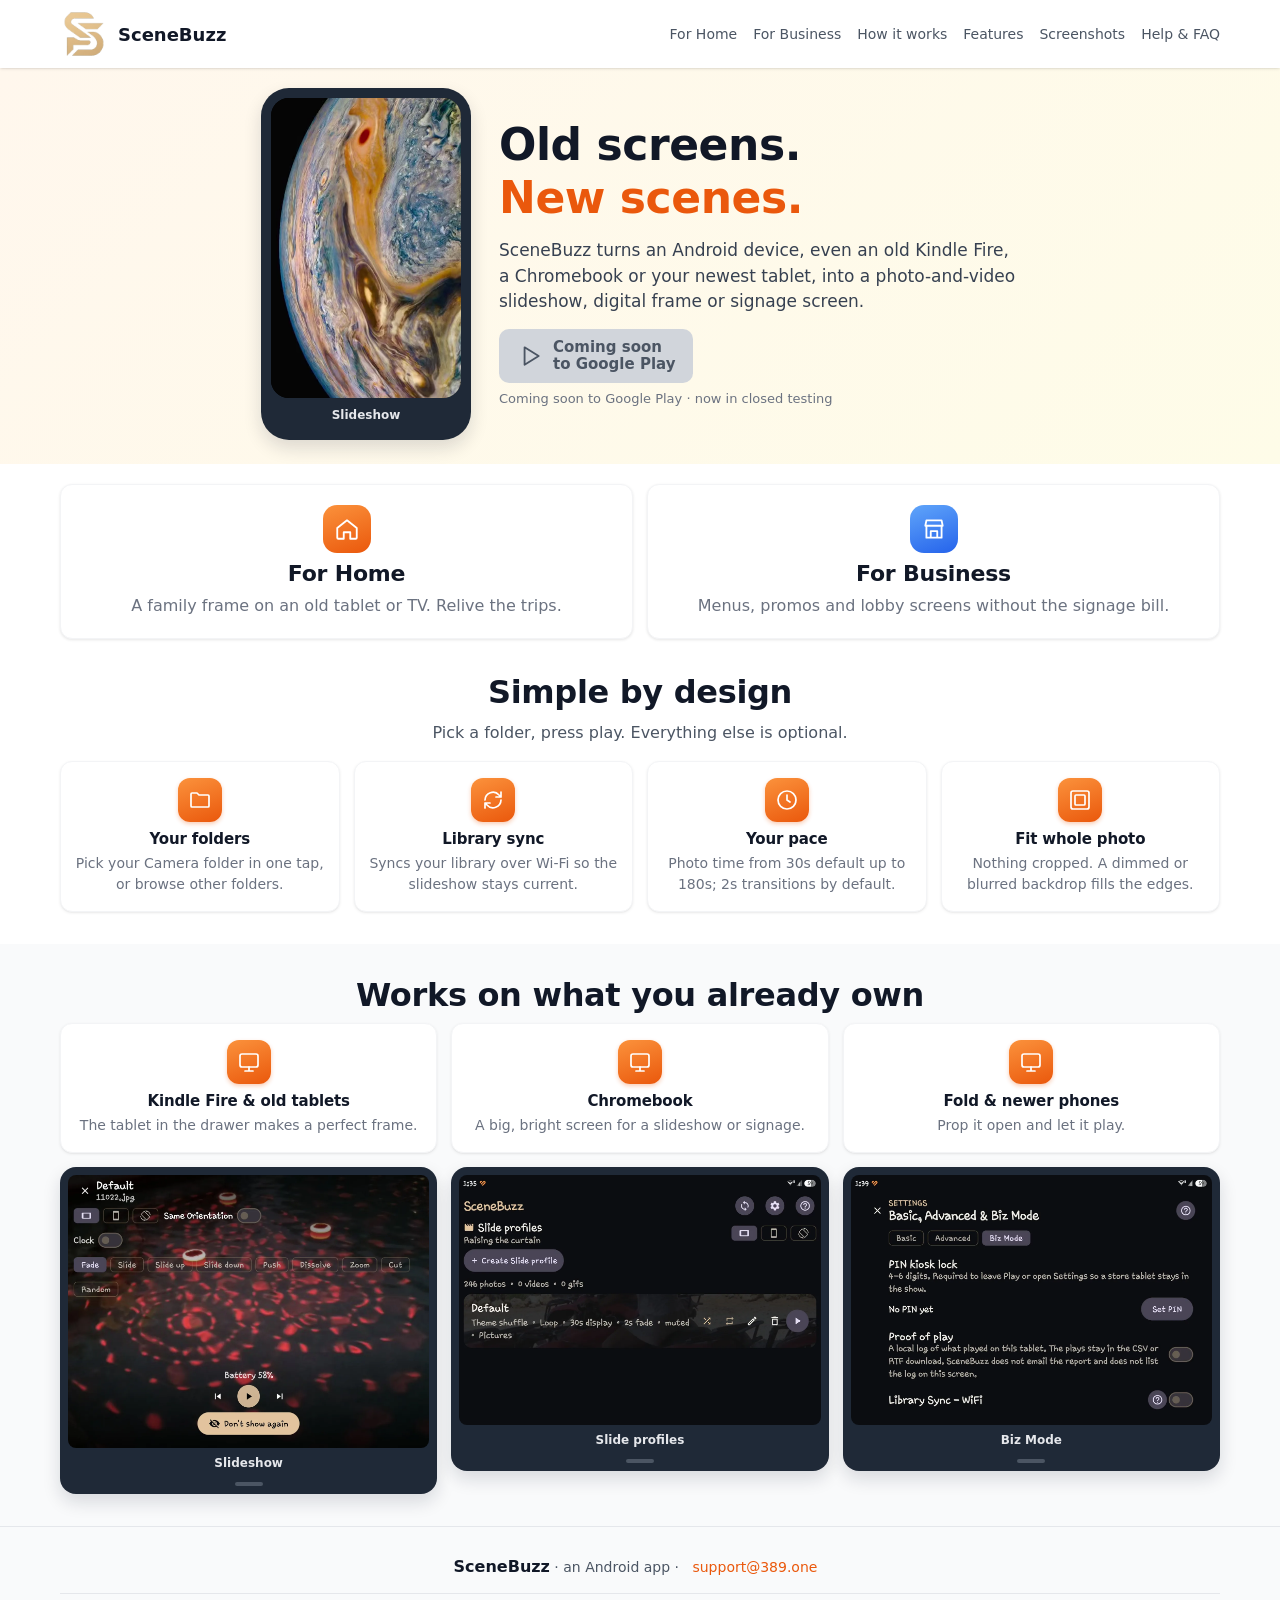
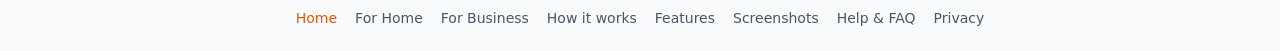
==== commit c4774659: "Play the four-planet loop in the home hero. The slideshow clip is now 16 seconds and the poster is i" ====
--- a/index.html
+++ b/index.html
@@ -2,5 +2,5 @@
 <meta name=description content="SceneBuzz turns an Android device into a photo-and-video slideshow, digital frame, or signage screen."><link rel=icon href=images/icon.png type=image/png><link rel=icon href=favicon.ico sizes=48x48><link rel=apple-touch-icon href=images/icon.png>
 <meta property=og:type content=website><meta property=og:title content="Home · SceneBuzz"><meta property=og:description content="SceneBuzz turns an Android device into a photo-and-video slideshow, digital frame, or signage screen."><meta property=og:url content="https://scenebuzz.389.one/"><meta property=og:image content="https://scenebuzz.389.one/images/feature.jpg"><meta name=twitter:card content=summary_large_image>
 <link rel=stylesheet href=style.css></head><body>
-<header><div class=w><a class=brand href=index.html><img src=images/icon.png alt=SceneBuzz width=48 height=48>SceneBuzz</a><nav><a href="home.html">For Home</a><a href="business.html">For Business</a><a href="how-it-works.html">How it works</a><a href="features.html">Features</a><a href="screenshots.html">Screenshots</a><a href="faq.html">Help & FAQ</a></nav></div></header><div class=hero><div class="w hero-row"><figure class=phone><video width=480 height=758 poster=assets/scenebuzz-slideshow-poster.jpg?v=2 autoplay muted loop playsinline preload=metadata aria-label="SceneBuzz slideshow playing, with the clock and Battery overlay"><source src=assets/scenebuzz-slideshow.webm?v=2 type=video/webm><source src=assets/scenebuzz-slideshow.mp4?v=2 type=video/mp4></video><figcaption>Slideshow</figcaption></figure><div class=hero-copy><h1>Old screens.<br><span class=acc>New scenes.</span></h1><p class=lead>SceneBuzz turns an Android device, even an old Kindle Fire, a Chromebook or your newest tablet, into a photo-and-video slideshow, digital frame or signage screen.</p><span class="btn play" aria-disabled="true"><svg class="ic" viewBox="0 0 24 24" fill="none" stroke="currentColor" stroke-width="1.7" stroke-linecap="round" stroke-linejoin="round"><path d="M7 4l13 8-13 8z"/></svg><span>Coming soon<br>to Google Play</span></span><p class="soon">Coming soon to Google Play · now in closed testing</p></div></div></div><div class=w><div class=doors><a class="door d1" href=home.html><svg class="ic" viewBox="0 0 24 24" fill="none" stroke="currentColor" stroke-width="1.7" stroke-linecap="round" stroke-linejoin="round"><path d="M3 11l9-7 9 7v9a1 1 0 0 1-1 1h-5v-6H9v6H4a1 1 0 0 1-1-1z"/></svg><h2>For Home</h2><p>A family frame on an old tablet or TV. Relive the trips.</p></a><a class="door d2" href=business.html><svg class="ic" viewBox="0 0 24 24" fill="none" stroke="currentColor" stroke-width="1.7" stroke-linecap="round" stroke-linejoin="round"><path d="M4 9h16l-1-5H5zM5 9v11h14V9M9 20v-6h6v6"/></svg><h2>For Business</h2><p>Menus, promos and lobby screens without the signage bill.</p></a></div></div><section><div class=w><h2>Simple by design</h2><p class=sub>Pick a folder, press play. Everything else is optional.</p><div class="g g4"><div class=card><svg class="ic" viewBox="0 0 24 24" fill="none" stroke="currentColor" stroke-width="1.7" stroke-linecap="round" stroke-linejoin="round"><path d="M3 6a1 1 0 0 1 1-1h5l2 2h9a1 1 0 0 1 1 1v10a1 1 0 0 1-1 1H4a1 1 0 0 1-1-1z"/></svg><h3>Your folders</h3><p>Pick your Camera folder in one tap, or browse other folders.</p></div><div class=card><svg class="ic" viewBox="0 0 24 24" fill="none" stroke="currentColor" stroke-width="1.7" stroke-linecap="round" stroke-linejoin="round"><path d="M4 12a8 8 0 0 1 14-5l2 2M20 12a8 8 0 0 1-14 5l-2-2M20 4v5h-5M4 20v-5h5"/></svg><h3>Library sync</h3><p>Syncs your library over Wi-Fi so the slideshow stays current.</p></div><div class=card><svg class="ic" viewBox="0 0 24 24" fill="none" stroke="currentColor" stroke-width="1.7" stroke-linecap="round" stroke-linejoin="round"><circle cx="12" cy="12" r="9"/><path d="M12 7v5l3 2"/></svg><h3>Your pace</h3><p>Photo time from 30s default up to 180s; 2s transitions by default.</p></div><div class=card><svg class="ic" viewBox="0 0 24 24" fill="none" stroke="currentColor" stroke-width="1.7" stroke-linecap="round" stroke-linejoin="round"><rect x="3" y="3" width="18" height="18" rx="2"/><rect x="7" y="7" width="10" height="10" rx="1"/></svg><h3>Fit whole photo</h3><p>Nothing cropped. A dimmed or blurred backdrop fills the edges.</p></div></div></div></section><section class="dark"><div class=w><h2>Works on what you already own</h2><div class=stack><div class="g g3"><div class=card><svg class="ic" viewBox="0 0 24 24" fill="none" stroke="currentColor" stroke-width="1.7" stroke-linecap="round" stroke-linejoin="round"><rect x="3" y="4" width="18" height="13" rx="2"/><path d="M8 21h8M12 17v4"/></svg><h3>Kindle Fire & old tablets</h3><p>The tablet in the drawer makes a perfect frame.</p></div><div class=card><svg class="ic" viewBox="0 0 24 24" fill="none" stroke="currentColor" stroke-width="1.7" stroke-linecap="round" stroke-linejoin="round"><rect x="3" y="4" width="18" height="13" rx="2"/><path d="M8 21h8M12 17v4"/></svg><h3>Chromebook</h3><p>A big, bright screen for a slideshow or signage.</p></div><div class=card><svg class="ic" viewBox="0 0 24 24" fill="none" stroke="currentColor" stroke-width="1.7" stroke-linecap="round" stroke-linejoin="round"><rect x="3" y="4" width="18" height="13" rx="2"/><path d="M8 21h8M12 17v4"/></svg><h3>Fold & newer phones</h3><p>Prop it open and let it play.</p></div></div><div class="shots c3"><figure class=shot><img src=images/play.webp alt="SceneBuzz slideshow with the transition picker open" width=1400 height=1057><figcaption>Slideshow</figcaption></figure><figure class=shot><img src=images/home.webp alt="SceneBuzz home screen with slide profiles" width=1400 height=967><figcaption>Slide profiles</figcaption></figure><figure class=shot><img src=images/biz.webp alt="Biz Mode settings with PIN kiosk lock, proof of play, and Library Sync" width=1400 height=967><figcaption>Biz Mode</figcaption></figure></div></div></div></section>
+<header><div class=w><a class=brand href=index.html><img src=images/icon.png alt=SceneBuzz width=48 height=48>SceneBuzz</a><nav><a href="home.html">For Home</a><a href="business.html">For Business</a><a href="how-it-works.html">How it works</a><a href="features.html">Features</a><a href="screenshots.html">Screenshots</a><a href="faq.html">Help & FAQ</a></nav></div></header><div class=hero><div class="w hero-row"><figure class=phone><video width=480 height=758 poster=assets/scenebuzz-slideshow-poster.jpg?v=3 autoplay muted loop playsinline preload=metadata aria-label="SceneBuzz slideshow playing, with the clock and Battery overlay"><source src=assets/scenebuzz-slideshow.webm?v=3 type=video/webm><source src=assets/scenebuzz-slideshow.mp4?v=3 type=video/mp4></video><figcaption>Slideshow</figcaption></figure><div class=hero-copy><h1>Old screens.<br><span class=acc>New scenes.</span></h1><p class=lead>SceneBuzz turns an Android device, even an old Kindle Fire, a Chromebook or your newest tablet, into a photo-and-video slideshow, digital frame or signage screen.</p><span class="btn play" aria-disabled="true"><svg class="ic" viewBox="0 0 24 24" fill="none" stroke="currentColor" stroke-width="1.7" stroke-linecap="round" stroke-linejoin="round"><path d="M7 4l13 8-13 8z"/></svg><span>Coming soon<br>to Google Play</span></span><p class="soon">Coming soon to Google Play · now in closed testing</p></div></div></div><div class=w><div class=doors><a class="door d1" href=home.html><svg class="ic" viewBox="0 0 24 24" fill="none" stroke="currentColor" stroke-width="1.7" stroke-linecap="round" stroke-linejoin="round"><path d="M3 11l9-7 9 7v9a1 1 0 0 1-1 1h-5v-6H9v6H4a1 1 0 0 1-1-1z"/></svg><h2>For Home</h2><p>A family frame on an old tablet or TV. Relive the trips.</p></a><a class="door d2" href=business.html><svg class="ic" viewBox="0 0 24 24" fill="none" stroke="currentColor" stroke-width="1.7" stroke-linecap="round" stroke-linejoin="round"><path d="M4 9h16l-1-5H5zM5 9v11h14V9M9 20v-6h6v6"/></svg><h2>For Business</h2><p>Menus, promos and lobby screens without the signage bill.</p></a></div></div><section><div class=w><h2>Simple by design</h2><p class=sub>Pick a folder, press play. Everything else is optional.</p><div class="g g4"><div class=card><svg class="ic" viewBox="0 0 24 24" fill="none" stroke="currentColor" stroke-width="1.7" stroke-linecap="round" stroke-linejoin="round"><path d="M3 6a1 1 0 0 1 1-1h5l2 2h9a1 1 0 0 1 1 1v10a1 1 0 0 1-1 1H4a1 1 0 0 1-1-1z"/></svg><h3>Your folders</h3><p>Pick your Camera folder in one tap, or browse other folders.</p></div><div class=card><svg class="ic" viewBox="0 0 24 24" fill="none" stroke="currentColor" stroke-width="1.7" stroke-linecap="round" stroke-linejoin="round"><path d="M4 12a8 8 0 0 1 14-5l2 2M20 12a8 8 0 0 1-14 5l-2-2M20 4v5h-5M4 20v-5h5"/></svg><h3>Library sync</h3><p>Syncs your library over Wi-Fi so the slideshow stays current.</p></div><div class=card><svg class="ic" viewBox="0 0 24 24" fill="none" stroke="currentColor" stroke-width="1.7" stroke-linecap="round" stroke-linejoin="round"><circle cx="12" cy="12" r="9"/><path d="M12 7v5l3 2"/></svg><h3>Your pace</h3><p>Photo time from 30s default up to 180s; 2s transitions by default.</p></div><div class=card><svg class="ic" viewBox="0 0 24 24" fill="none" stroke="currentColor" stroke-width="1.7" stroke-linecap="round" stroke-linejoin="round"><rect x="3" y="3" width="18" height="18" rx="2"/><rect x="7" y="7" width="10" height="10" rx="1"/></svg><h3>Fit whole photo</h3><p>Nothing cropped. A dimmed or blurred backdrop fills the edges.</p></div></div></div></section><section class="dark"><div class=w><h2>Works on what you already own</h2><div class=stack><div class="g g3"><div class=card><svg class="ic" viewBox="0 0 24 24" fill="none" stroke="currentColor" stroke-width="1.7" stroke-linecap="round" stroke-linejoin="round"><rect x="3" y="4" width="18" height="13" rx="2"/><path d="M8 21h8M12 17v4"/></svg><h3>Kindle Fire & old tablets</h3><p>The tablet in the drawer makes a perfect frame.</p></div><div class=card><svg class="ic" viewBox="0 0 24 24" fill="none" stroke="currentColor" stroke-width="1.7" stroke-linecap="round" stroke-linejoin="round"><rect x="3" y="4" width="18" height="13" rx="2"/><path d="M8 21h8M12 17v4"/></svg><h3>Chromebook</h3><p>A big, bright screen for a slideshow or signage.</p></div><div class=card><svg class="ic" viewBox="0 0 24 24" fill="none" stroke="currentColor" stroke-width="1.7" stroke-linecap="round" stroke-linejoin="round"><rect x="3" y="4" width="18" height="13" rx="2"/><path d="M8 21h8M12 17v4"/></svg><h3>Fold & newer phones</h3><p>Prop it open and let it play.</p></div></div><div class="shots c3"><figure class=shot><img src=images/play.webp alt="SceneBuzz slideshow with the transition picker open" width=1400 height=1057><figcaption>Slideshow</figcaption></figure><figure class=shot><img src=images/home.webp alt="SceneBuzz home screen with slide profiles" width=1400 height=967><figcaption>Slide profiles</figcaption></figure><figure class=shot><img src=images/biz.webp alt="Biz Mode settings with PIN kiosk lock, proof of play, and Library Sync" width=1400 height=967><figcaption>Biz Mode</figcaption></figure></div></div></div></section>
 <footer><div class=w><div><b style="color:#f4efe8">SceneBuzz</b> · an Android app · <a href="mailto:support@389.one">support@389.one</a></div><div><a href="index.html">Home</a><a href="home.html">For Home</a><a href="business.html">For Business</a><a href="how-it-works.html">How it works</a><a href="features.html">Features</a><a href="screenshots.html">Screenshots</a><a href="faq.html">Help & FAQ</a><a href="privacy.html">Privacy</a></div></div></footer></body></html>
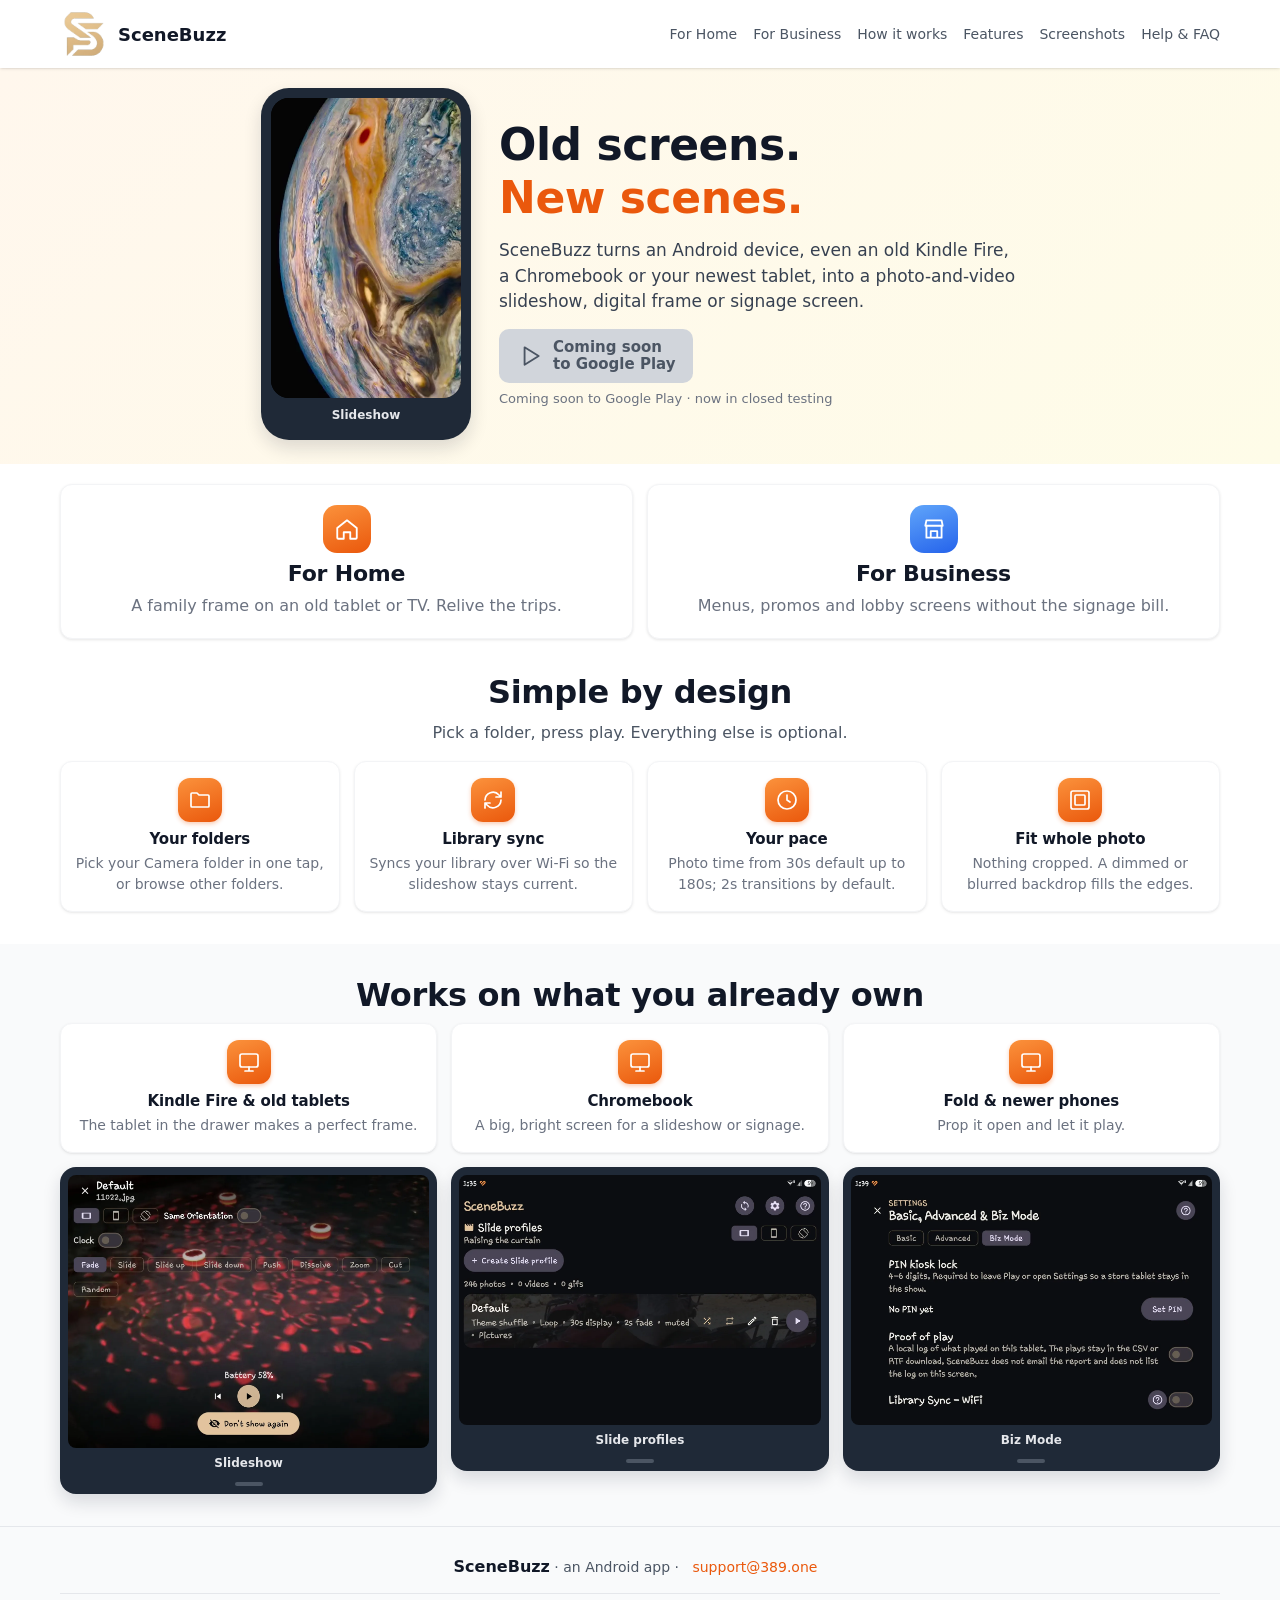
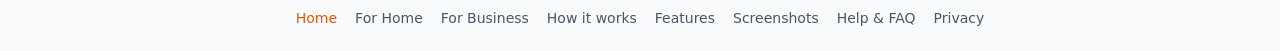
==== commit 3c00cf9c: "Serve a TV-range hero clip so the home video can autoplay. The slideshow MP4 is H.264 Main, yuv420p," ====
--- a/index.html
+++ b/index.html
@@ -2,5 +2,5 @@
 <meta name=description content="SceneBuzz turns an Android device into a photo-and-video slideshow, digital frame, or signage screen."><link rel=icon href=images/icon.png type=image/png><link rel=icon href=favicon.ico sizes=48x48><link rel=apple-touch-icon href=images/icon.png>
 <meta property=og:type content=website><meta property=og:title content="Home · SceneBuzz"><meta property=og:description content="SceneBuzz turns an Android device into a photo-and-video slideshow, digital frame, or signage screen."><meta property=og:url content="https://scenebuzz.389.one/"><meta property=og:image content="https://scenebuzz.389.one/images/feature.jpg"><meta name=twitter:card content=summary_large_image>
 <link rel=stylesheet href=style.css></head><body>
-<header><div class=w><a class=brand href=index.html><img src=images/icon.png alt=SceneBuzz width=48 height=48>SceneBuzz</a><nav><a href="home.html">For Home</a><a href="business.html">For Business</a><a href="how-it-works.html">How it works</a><a href="features.html">Features</a><a href="screenshots.html">Screenshots</a><a href="faq.html">Help & FAQ</a></nav></div></header><div class=hero><div class="w hero-row"><figure class=phone><video width=480 height=758 poster=assets/scenebuzz-slideshow-poster.jpg?v=3 autoplay muted loop playsinline preload=metadata aria-label="SceneBuzz slideshow playing, with the clock and Battery overlay"><source src=assets/scenebuzz-slideshow.webm?v=3 type=video/webm><source src=assets/scenebuzz-slideshow.mp4?v=3 type=video/mp4></video><figcaption>Slideshow</figcaption></figure><div class=hero-copy><h1>Old screens.<br><span class=acc>New scenes.</span></h1><p class=lead>SceneBuzz turns an Android device, even an old Kindle Fire, a Chromebook or your newest tablet, into a photo-and-video slideshow, digital frame or signage screen.</p><span class="btn play" aria-disabled="true"><svg class="ic" viewBox="0 0 24 24" fill="none" stroke="currentColor" stroke-width="1.7" stroke-linecap="round" stroke-linejoin="round"><path d="M7 4l13 8-13 8z"/></svg><span>Coming soon<br>to Google Play</span></span><p class="soon">Coming soon to Google Play · now in closed testing</p></div></div></div><div class=w><div class=doors><a class="door d1" href=home.html><svg class="ic" viewBox="0 0 24 24" fill="none" stroke="currentColor" stroke-width="1.7" stroke-linecap="round" stroke-linejoin="round"><path d="M3 11l9-7 9 7v9a1 1 0 0 1-1 1h-5v-6H9v6H4a1 1 0 0 1-1-1z"/></svg><h2>For Home</h2><p>A family frame on an old tablet or TV. Relive the trips.</p></a><a class="door d2" href=business.html><svg class="ic" viewBox="0 0 24 24" fill="none" stroke="currentColor" stroke-width="1.7" stroke-linecap="round" stroke-linejoin="round"><path d="M4 9h16l-1-5H5zM5 9v11h14V9M9 20v-6h6v6"/></svg><h2>For Business</h2><p>Menus, promos and lobby screens without the signage bill.</p></a></div></div><section><div class=w><h2>Simple by design</h2><p class=sub>Pick a folder, press play. Everything else is optional.</p><div class="g g4"><div class=card><svg class="ic" viewBox="0 0 24 24" fill="none" stroke="currentColor" stroke-width="1.7" stroke-linecap="round" stroke-linejoin="round"><path d="M3 6a1 1 0 0 1 1-1h5l2 2h9a1 1 0 0 1 1 1v10a1 1 0 0 1-1 1H4a1 1 0 0 1-1-1z"/></svg><h3>Your folders</h3><p>Pick your Camera folder in one tap, or browse other folders.</p></div><div class=card><svg class="ic" viewBox="0 0 24 24" fill="none" stroke="currentColor" stroke-width="1.7" stroke-linecap="round" stroke-linejoin="round"><path d="M4 12a8 8 0 0 1 14-5l2 2M20 12a8 8 0 0 1-14 5l-2-2M20 4v5h-5M4 20v-5h5"/></svg><h3>Library sync</h3><p>Syncs your library over Wi-Fi so the slideshow stays current.</p></div><div class=card><svg class="ic" viewBox="0 0 24 24" fill="none" stroke="currentColor" stroke-width="1.7" stroke-linecap="round" stroke-linejoin="round"><circle cx="12" cy="12" r="9"/><path d="M12 7v5l3 2"/></svg><h3>Your pace</h3><p>Photo time from 30s default up to 180s; 2s transitions by default.</p></div><div class=card><svg class="ic" viewBox="0 0 24 24" fill="none" stroke="currentColor" stroke-width="1.7" stroke-linecap="round" stroke-linejoin="round"><rect x="3" y="3" width="18" height="18" rx="2"/><rect x="7" y="7" width="10" height="10" rx="1"/></svg><h3>Fit whole photo</h3><p>Nothing cropped. A dimmed or blurred backdrop fills the edges.</p></div></div></div></section><section class="dark"><div class=w><h2>Works on what you already own</h2><div class=stack><div class="g g3"><div class=card><svg class="ic" viewBox="0 0 24 24" fill="none" stroke="currentColor" stroke-width="1.7" stroke-linecap="round" stroke-linejoin="round"><rect x="3" y="4" width="18" height="13" rx="2"/><path d="M8 21h8M12 17v4"/></svg><h3>Kindle Fire & old tablets</h3><p>The tablet in the drawer makes a perfect frame.</p></div><div class=card><svg class="ic" viewBox="0 0 24 24" fill="none" stroke="currentColor" stroke-width="1.7" stroke-linecap="round" stroke-linejoin="round"><rect x="3" y="4" width="18" height="13" rx="2"/><path d="M8 21h8M12 17v4"/></svg><h3>Chromebook</h3><p>A big, bright screen for a slideshow or signage.</p></div><div class=card><svg class="ic" viewBox="0 0 24 24" fill="none" stroke="currentColor" stroke-width="1.7" stroke-linecap="round" stroke-linejoin="round"><rect x="3" y="4" width="18" height="13" rx="2"/><path d="M8 21h8M12 17v4"/></svg><h3>Fold & newer phones</h3><p>Prop it open and let it play.</p></div></div><div class="shots c3"><figure class=shot><img src=images/play.webp alt="SceneBuzz slideshow with the transition picker open" width=1400 height=1057><figcaption>Slideshow</figcaption></figure><figure class=shot><img src=images/home.webp alt="SceneBuzz home screen with slide profiles" width=1400 height=967><figcaption>Slide profiles</figcaption></figure><figure class=shot><img src=images/biz.webp alt="Biz Mode settings with PIN kiosk lock, proof of play, and Library Sync" width=1400 height=967><figcaption>Biz Mode</figcaption></figure></div></div></div></section>
+<header><div class=w><a class=brand href=index.html><img src=images/icon.png alt=SceneBuzz width=48 height=48>SceneBuzz</a><nav><a href="home.html">For Home</a><a href="business.html">For Business</a><a href="how-it-works.html">How it works</a><a href="features.html">Features</a><a href="screenshots.html">Screenshots</a><a href="faq.html">Help & FAQ</a></nav></div></header><div class=hero><div class="w hero-row"><figure class=phone><video width=480 height=758 poster=assets/scenebuzz-slideshow-poster.jpg?v=4 autoplay muted loop playsinline preload=auto aria-label="SceneBuzz slideshow playing, fading through four planet photos"><source src=assets/scenebuzz-slideshow.webm?v=4 type=video/webm><source src=assets/scenebuzz-slideshow.mp4?v=4 type=video/mp4></video><figcaption>Slideshow</figcaption></figure><div class=hero-copy><h1>Old screens.<br><span class=acc>New scenes.</span></h1><p class=lead>SceneBuzz turns an Android device, even an old Kindle Fire, a Chromebook or your newest tablet, into a photo-and-video slideshow, digital frame or signage screen.</p><span class="btn play" aria-disabled="true"><svg class="ic" viewBox="0 0 24 24" fill="none" stroke="currentColor" stroke-width="1.7" stroke-linecap="round" stroke-linejoin="round"><path d="M7 4l13 8-13 8z"/></svg><span>Coming soon<br>to Google Play</span></span><p class="soon">Coming soon to Google Play · now in closed testing</p></div></div></div><div class=w><div class=doors><a class="door d1" href=home.html><svg class="ic" viewBox="0 0 24 24" fill="none" stroke="currentColor" stroke-width="1.7" stroke-linecap="round" stroke-linejoin="round"><path d="M3 11l9-7 9 7v9a1 1 0 0 1-1 1h-5v-6H9v6H4a1 1 0 0 1-1-1z"/></svg><h2>For Home</h2><p>A family frame on an old tablet or TV. Relive the trips.</p></a><a class="door d2" href=business.html><svg class="ic" viewBox="0 0 24 24" fill="none" stroke="currentColor" stroke-width="1.7" stroke-linecap="round" stroke-linejoin="round"><path d="M4 9h16l-1-5H5zM5 9v11h14V9M9 20v-6h6v6"/></svg><h2>For Business</h2><p>Menus, promos and lobby screens without the signage bill.</p></a></div></div><section><div class=w><h2>Simple by design</h2><p class=sub>Pick a folder, press play. Everything else is optional.</p><div class="g g4"><div class=card><svg class="ic" viewBox="0 0 24 24" fill="none" stroke="currentColor" stroke-width="1.7" stroke-linecap="round" stroke-linejoin="round"><path d="M3 6a1 1 0 0 1 1-1h5l2 2h9a1 1 0 0 1 1 1v10a1 1 0 0 1-1 1H4a1 1 0 0 1-1-1z"/></svg><h3>Your folders</h3><p>Pick your Camera folder in one tap, or browse other folders.</p></div><div class=card><svg class="ic" viewBox="0 0 24 24" fill="none" stroke="currentColor" stroke-width="1.7" stroke-linecap="round" stroke-linejoin="round"><path d="M4 12a8 8 0 0 1 14-5l2 2M20 12a8 8 0 0 1-14 5l-2-2M20 4v5h-5M4 20v-5h5"/></svg><h3>Library sync</h3><p>Syncs your library over Wi-Fi so the slideshow stays current.</p></div><div class=card><svg class="ic" viewBox="0 0 24 24" fill="none" stroke="currentColor" stroke-width="1.7" stroke-linecap="round" stroke-linejoin="round"><circle cx="12" cy="12" r="9"/><path d="M12 7v5l3 2"/></svg><h3>Your pace</h3><p>Photo time from 30s default up to 180s; 2s transitions by default.</p></div><div class=card><svg class="ic" viewBox="0 0 24 24" fill="none" stroke="currentColor" stroke-width="1.7" stroke-linecap="round" stroke-linejoin="round"><rect x="3" y="3" width="18" height="18" rx="2"/><rect x="7" y="7" width="10" height="10" rx="1"/></svg><h3>Fit whole photo</h3><p>Nothing cropped. A dimmed or blurred backdrop fills the edges.</p></div></div></div></section><section class="dark"><div class=w><h2>Works on what you already own</h2><div class=stack><div class="g g3"><div class=card><svg class="ic" viewBox="0 0 24 24" fill="none" stroke="currentColor" stroke-width="1.7" stroke-linecap="round" stroke-linejoin="round"><rect x="3" y="4" width="18" height="13" rx="2"/><path d="M8 21h8M12 17v4"/></svg><h3>Kindle Fire & old tablets</h3><p>The tablet in the drawer makes a perfect frame.</p></div><div class=card><svg class="ic" viewBox="0 0 24 24" fill="none" stroke="currentColor" stroke-width="1.7" stroke-linecap="round" stroke-linejoin="round"><rect x="3" y="4" width="18" height="13" rx="2"/><path d="M8 21h8M12 17v4"/></svg><h3>Chromebook</h3><p>A big, bright screen for a slideshow or signage.</p></div><div class=card><svg class="ic" viewBox="0 0 24 24" fill="none" stroke="currentColor" stroke-width="1.7" stroke-linecap="round" stroke-linejoin="round"><rect x="3" y="4" width="18" height="13" rx="2"/><path d="M8 21h8M12 17v4"/></svg><h3>Fold & newer phones</h3><p>Prop it open and let it play.</p></div></div><div class="shots c3"><figure class=shot><img src=images/play.webp alt="SceneBuzz slideshow with the transition picker open" width=1400 height=1057><figcaption>Slideshow</figcaption></figure><figure class=shot><img src=images/home.webp alt="SceneBuzz home screen with slide profiles" width=1400 height=967><figcaption>Slide profiles</figcaption></figure><figure class=shot><img src=images/biz.webp alt="Biz Mode settings with PIN kiosk lock, proof of play, and Library Sync" width=1400 height=967><figcaption>Biz Mode</figcaption></figure></div></div></div></section>
 <footer><div class=w><div><b style="color:#f4efe8">SceneBuzz</b> · an Android app · <a href="mailto:support@389.one">support@389.one</a></div><div><a href="index.html">Home</a><a href="home.html">For Home</a><a href="business.html">For Business</a><a href="how-it-works.html">How it works</a><a href="features.html">Features</a><a href="screenshots.html">Screenshots</a><a href="faq.html">Help & FAQ</a><a href="privacy.html">Privacy</a></div></div></footer></body></html>
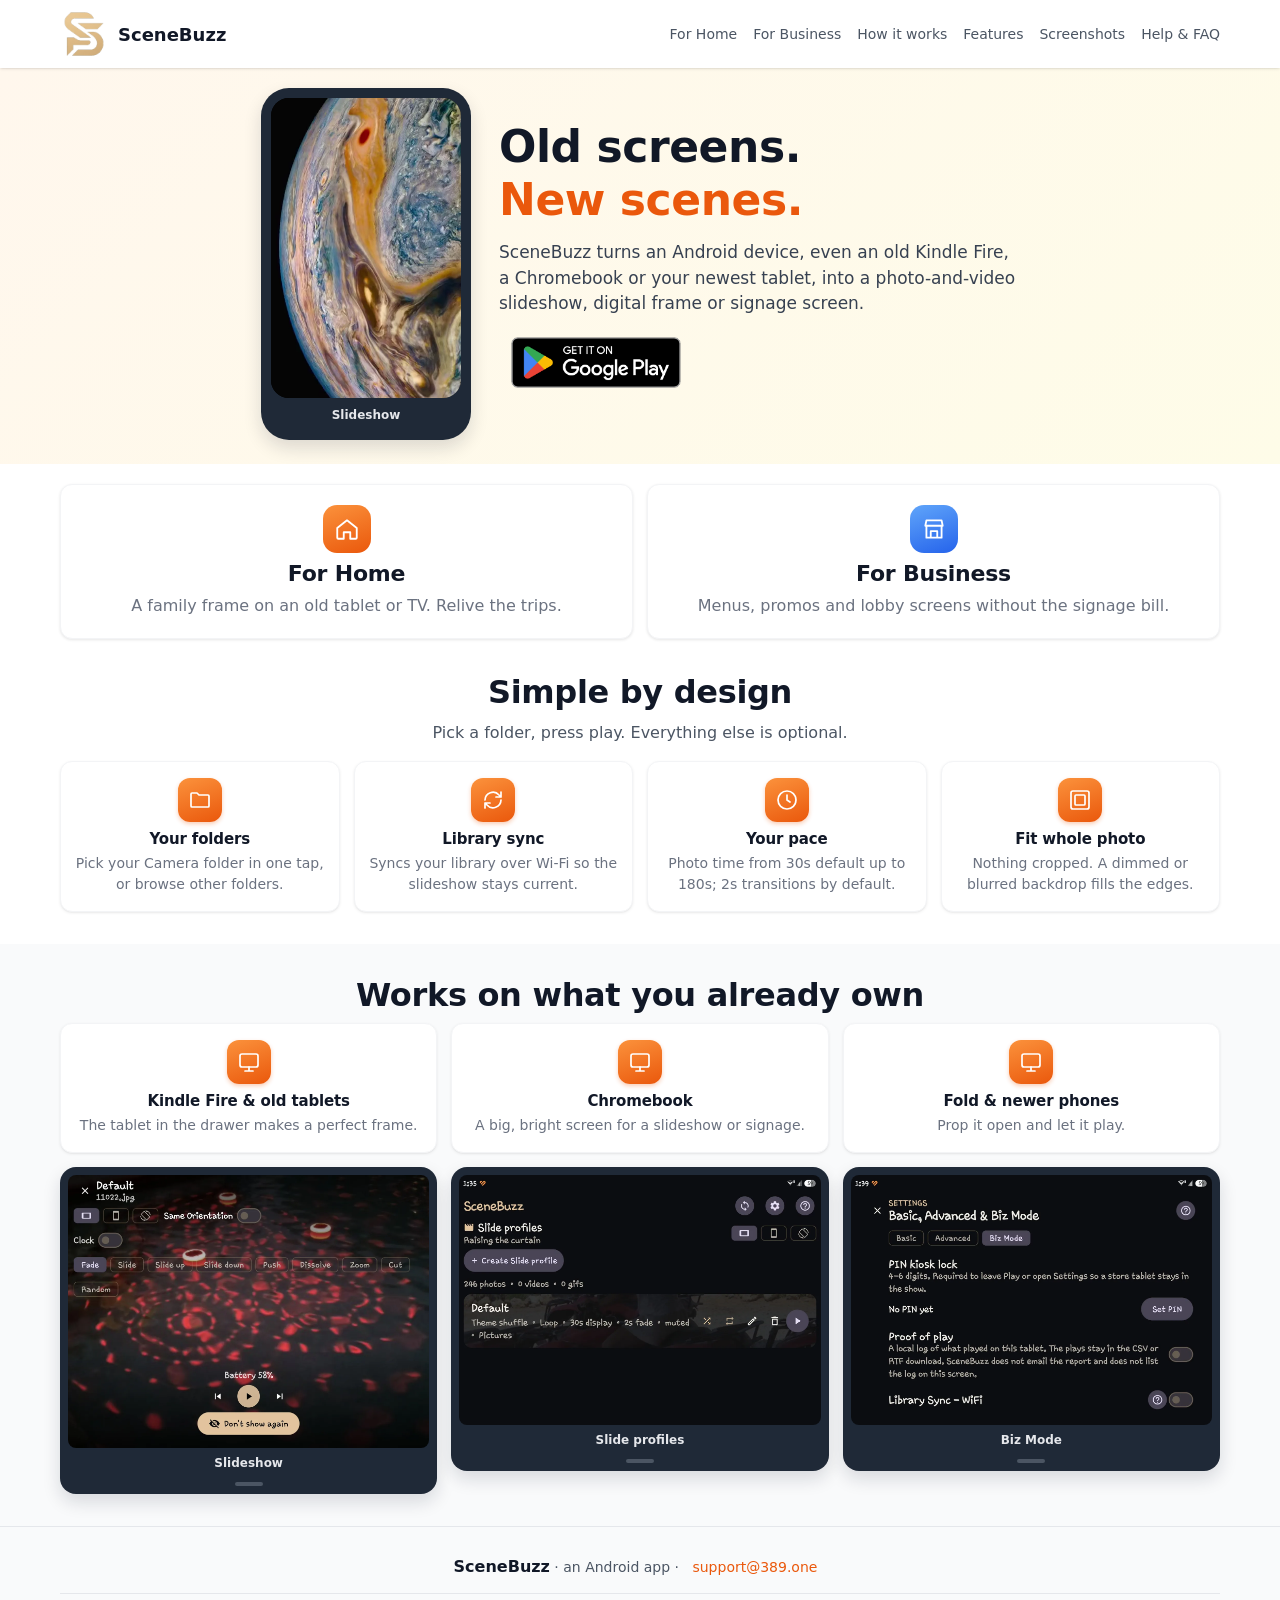
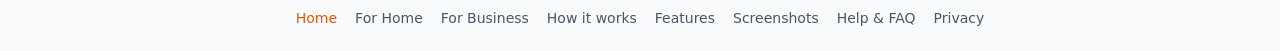
==== commit 4a562afa: "Show the live Google Play badge now that SceneBuzz is on the store. Replace the disabled Coming soon" ====
--- a/index.html
+++ b/index.html
@@ -2,5 +2,5 @@
 <meta name=description content="SceneBuzz turns an Android device into a photo-and-video slideshow, digital frame, or signage screen."><link rel=icon href=images/icon.png type=image/png><link rel=icon href=favicon.ico sizes=48x48><link rel=apple-touch-icon href=images/icon.png>
 <meta property=og:type content=website><meta property=og:title content="Home · SceneBuzz"><meta property=og:description content="SceneBuzz turns an Android device into a photo-and-video slideshow, digital frame, or signage screen."><meta property=og:url content="https://scenebuzz.389.one/"><meta property=og:image content="https://scenebuzz.389.one/images/feature.jpg"><meta name=twitter:card content=summary_large_image>
 <link rel=stylesheet href=style.css></head><body>
-<header><div class=w><a class=brand href=index.html><img src=images/icon.png alt=SceneBuzz width=48 height=48>SceneBuzz</a><nav><a href="home.html">For Home</a><a href="business.html">For Business</a><a href="how-it-works.html">How it works</a><a href="features.html">Features</a><a href="screenshots.html">Screenshots</a><a href="faq.html">Help & FAQ</a></nav></div></header><div class=hero><div class="w hero-row"><figure class=phone><video width=480 height=758 poster=assets/scenebuzz-slideshow-poster.jpg?v=4 autoplay muted loop playsinline preload=auto aria-label="SceneBuzz slideshow playing, fading through four planet photos"><source src=assets/scenebuzz-slideshow.webm?v=4 type=video/webm><source src=assets/scenebuzz-slideshow.mp4?v=4 type=video/mp4></video><figcaption>Slideshow</figcaption></figure><div class=hero-copy><h1>Old screens.<br><span class=acc>New scenes.</span></h1><p class=lead>SceneBuzz turns an Android device, even an old Kindle Fire, a Chromebook or your newest tablet, into a photo-and-video slideshow, digital frame or signage screen.</p><span class="btn play" aria-disabled="true"><svg class="ic" viewBox="0 0 24 24" fill="none" stroke="currentColor" stroke-width="1.7" stroke-linecap="round" stroke-linejoin="round"><path d="M7 4l13 8-13 8z"/></svg><span>Coming soon<br>to Google Play</span></span><p class="soon">Coming soon to Google Play · now in closed testing</p></div></div></div><div class=w><div class=doors><a class="door d1" href=home.html><svg class="ic" viewBox="0 0 24 24" fill="none" stroke="currentColor" stroke-width="1.7" stroke-linecap="round" stroke-linejoin="round"><path d="M3 11l9-7 9 7v9a1 1 0 0 1-1 1h-5v-6H9v6H4a1 1 0 0 1-1-1z"/></svg><h2>For Home</h2><p>A family frame on an old tablet or TV. Relive the trips.</p></a><a class="door d2" href=business.html><svg class="ic" viewBox="0 0 24 24" fill="none" stroke="currentColor" stroke-width="1.7" stroke-linecap="round" stroke-linejoin="round"><path d="M4 9h16l-1-5H5zM5 9v11h14V9M9 20v-6h6v6"/></svg><h2>For Business</h2><p>Menus, promos and lobby screens without the signage bill.</p></a></div></div><section><div class=w><h2>Simple by design</h2><p class=sub>Pick a folder, press play. Everything else is optional.</p><div class="g g4"><div class=card><svg class="ic" viewBox="0 0 24 24" fill="none" stroke="currentColor" stroke-width="1.7" stroke-linecap="round" stroke-linejoin="round"><path d="M3 6a1 1 0 0 1 1-1h5l2 2h9a1 1 0 0 1 1 1v10a1 1 0 0 1-1 1H4a1 1 0 0 1-1-1z"/></svg><h3>Your folders</h3><p>Pick your Camera folder in one tap, or browse other folders.</p></div><div class=card><svg class="ic" viewBox="0 0 24 24" fill="none" stroke="currentColor" stroke-width="1.7" stroke-linecap="round" stroke-linejoin="round"><path d="M4 12a8 8 0 0 1 14-5l2 2M20 12a8 8 0 0 1-14 5l-2-2M20 4v5h-5M4 20v-5h5"/></svg><h3>Library sync</h3><p>Syncs your library over Wi-Fi so the slideshow stays current.</p></div><div class=card><svg class="ic" viewBox="0 0 24 24" fill="none" stroke="currentColor" stroke-width="1.7" stroke-linecap="round" stroke-linejoin="round"><circle cx="12" cy="12" r="9"/><path d="M12 7v5l3 2"/></svg><h3>Your pace</h3><p>Photo time from 30s default up to 180s; 2s transitions by default.</p></div><div class=card><svg class="ic" viewBox="0 0 24 24" fill="none" stroke="currentColor" stroke-width="1.7" stroke-linecap="round" stroke-linejoin="round"><rect x="3" y="3" width="18" height="18" rx="2"/><rect x="7" y="7" width="10" height="10" rx="1"/></svg><h3>Fit whole photo</h3><p>Nothing cropped. A dimmed or blurred backdrop fills the edges.</p></div></div></div></section><section class="dark"><div class=w><h2>Works on what you already own</h2><div class=stack><div class="g g3"><div class=card><svg class="ic" viewBox="0 0 24 24" fill="none" stroke="currentColor" stroke-width="1.7" stroke-linecap="round" stroke-linejoin="round"><rect x="3" y="4" width="18" height="13" rx="2"/><path d="M8 21h8M12 17v4"/></svg><h3>Kindle Fire & old tablets</h3><p>The tablet in the drawer makes a perfect frame.</p></div><div class=card><svg class="ic" viewBox="0 0 24 24" fill="none" stroke="currentColor" stroke-width="1.7" stroke-linecap="round" stroke-linejoin="round"><rect x="3" y="4" width="18" height="13" rx="2"/><path d="M8 21h8M12 17v4"/></svg><h3>Chromebook</h3><p>A big, bright screen for a slideshow or signage.</p></div><div class=card><svg class="ic" viewBox="0 0 24 24" fill="none" stroke="currentColor" stroke-width="1.7" stroke-linecap="round" stroke-linejoin="round"><rect x="3" y="4" width="18" height="13" rx="2"/><path d="M8 21h8M12 17v4"/></svg><h3>Fold & newer phones</h3><p>Prop it open and let it play.</p></div></div><div class="shots c3"><figure class=shot><img src=images/play.webp alt="SceneBuzz slideshow with the transition picker open" width=1400 height=1057><figcaption>Slideshow</figcaption></figure><figure class=shot><img src=images/home.webp alt="SceneBuzz home screen with slide profiles" width=1400 height=967><figcaption>Slide profiles</figcaption></figure><figure class=shot><img src=images/biz.webp alt="Biz Mode settings with PIN kiosk lock, proof of play, and Library Sync" width=1400 height=967><figcaption>Biz Mode</figcaption></figure></div></div></div></section>
+<header><div class=w><a class=brand href=index.html><img src=images/icon.png alt=SceneBuzz width=48 height=48>SceneBuzz</a><nav><a href="home.html">For Home</a><a href="business.html">For Business</a><a href="how-it-works.html">How it works</a><a href="features.html">Features</a><a href="screenshots.html">Screenshots</a><a href="faq.html">Help & FAQ</a></nav></div></header><div class=hero><div class="w hero-row"><figure class=phone><video width=480 height=758 poster=assets/scenebuzz-slideshow-poster.jpg?v=4 autoplay muted loop playsinline preload=auto aria-label="SceneBuzz slideshow playing, fading through four planet photos"><source src=assets/scenebuzz-slideshow.webm?v=4 type=video/webm><source src=assets/scenebuzz-slideshow.mp4?v=4 type=video/mp4></video><figcaption>Slideshow</figcaption></figure><div class=hero-copy><h1>Old screens.<br><span class=acc>New scenes.</span></h1><p class=lead>SceneBuzz turns an Android device, even an old Kindle Fire, a Chromebook or your newest tablet, into a photo-and-video slideshow, digital frame or signage screen.</p><a class="gplay" href="https://play.google.com/store/apps/details?id=com.sceneframe.app" target="_blank" rel="noopener"><img src="images/google-play-badge.png" alt="Get it on Google Play" width="194" height="75"></a></div></div></div><div class=w><div class=doors><a class="door d1" href=home.html><svg class="ic" viewBox="0 0 24 24" fill="none" stroke="currentColor" stroke-width="1.7" stroke-linecap="round" stroke-linejoin="round"><path d="M3 11l9-7 9 7v9a1 1 0 0 1-1 1h-5v-6H9v6H4a1 1 0 0 1-1-1z"/></svg><h2>For Home</h2><p>A family frame on an old tablet or TV. Relive the trips.</p></a><a class="door d2" href=business.html><svg class="ic" viewBox="0 0 24 24" fill="none" stroke="currentColor" stroke-width="1.7" stroke-linecap="round" stroke-linejoin="round"><path d="M4 9h16l-1-5H5zM5 9v11h14V9M9 20v-6h6v6"/></svg><h2>For Business</h2><p>Menus, promos and lobby screens without the signage bill.</p></a></div></div><section><div class=w><h2>Simple by design</h2><p class=sub>Pick a folder, press play. Everything else is optional.</p><div class="g g4"><div class=card><svg class="ic" viewBox="0 0 24 24" fill="none" stroke="currentColor" stroke-width="1.7" stroke-linecap="round" stroke-linejoin="round"><path d="M3 6a1 1 0 0 1 1-1h5l2 2h9a1 1 0 0 1 1 1v10a1 1 0 0 1-1 1H4a1 1 0 0 1-1-1z"/></svg><h3>Your folders</h3><p>Pick your Camera folder in one tap, or browse other folders.</p></div><div class=card><svg class="ic" viewBox="0 0 24 24" fill="none" stroke="currentColor" stroke-width="1.7" stroke-linecap="round" stroke-linejoin="round"><path d="M4 12a8 8 0 0 1 14-5l2 2M20 12a8 8 0 0 1-14 5l-2-2M20 4v5h-5M4 20v-5h5"/></svg><h3>Library sync</h3><p>Syncs your library over Wi-Fi so the slideshow stays current.</p></div><div class=card><svg class="ic" viewBox="0 0 24 24" fill="none" stroke="currentColor" stroke-width="1.7" stroke-linecap="round" stroke-linejoin="round"><circle cx="12" cy="12" r="9"/><path d="M12 7v5l3 2"/></svg><h3>Your pace</h3><p>Photo time from 30s default up to 180s; 2s transitions by default.</p></div><div class=card><svg class="ic" viewBox="0 0 24 24" fill="none" stroke="currentColor" stroke-width="1.7" stroke-linecap="round" stroke-linejoin="round"><rect x="3" y="3" width="18" height="18" rx="2"/><rect x="7" y="7" width="10" height="10" rx="1"/></svg><h3>Fit whole photo</h3><p>Nothing cropped. A dimmed or blurred backdrop fills the edges.</p></div></div></div></section><section class="dark"><div class=w><h2>Works on what you already own</h2><div class=stack><div class="g g3"><div class=card><svg class="ic" viewBox="0 0 24 24" fill="none" stroke="currentColor" stroke-width="1.7" stroke-linecap="round" stroke-linejoin="round"><rect x="3" y="4" width="18" height="13" rx="2"/><path d="M8 21h8M12 17v4"/></svg><h3>Kindle Fire & old tablets</h3><p>The tablet in the drawer makes a perfect frame.</p></div><div class=card><svg class="ic" viewBox="0 0 24 24" fill="none" stroke="currentColor" stroke-width="1.7" stroke-linecap="round" stroke-linejoin="round"><rect x="3" y="4" width="18" height="13" rx="2"/><path d="M8 21h8M12 17v4"/></svg><h3>Chromebook</h3><p>A big, bright screen for a slideshow or signage.</p></div><div class=card><svg class="ic" viewBox="0 0 24 24" fill="none" stroke="currentColor" stroke-width="1.7" stroke-linecap="round" stroke-linejoin="round"><rect x="3" y="4" width="18" height="13" rx="2"/><path d="M8 21h8M12 17v4"/></svg><h3>Fold & newer phones</h3><p>Prop it open and let it play.</p></div></div><div class="shots c3"><figure class=shot><img src=images/play.webp alt="SceneBuzz slideshow with the transition picker open" width=1400 height=1057><figcaption>Slideshow</figcaption></figure><figure class=shot><img src=images/home.webp alt="SceneBuzz home screen with slide profiles" width=1400 height=967><figcaption>Slide profiles</figcaption></figure><figure class=shot><img src=images/biz.webp alt="Biz Mode settings with PIN kiosk lock, proof of play, and Library Sync" width=1400 height=967><figcaption>Biz Mode</figcaption></figure></div></div></div></section>
 <footer><div class=w><div><b style="color:#f4efe8">SceneBuzz</b> · an Android app · <a href="mailto:support@389.one">support@389.one</a></div><div><a href="index.html">Home</a><a href="home.html">For Home</a><a href="business.html">For Business</a><a href="how-it-works.html">How it works</a><a href="features.html">Features</a><a href="screenshots.html">Screenshots</a><a href="faq.html">Help & FAQ</a><a href="privacy.html">Privacy</a></div></div></footer></body></html>
